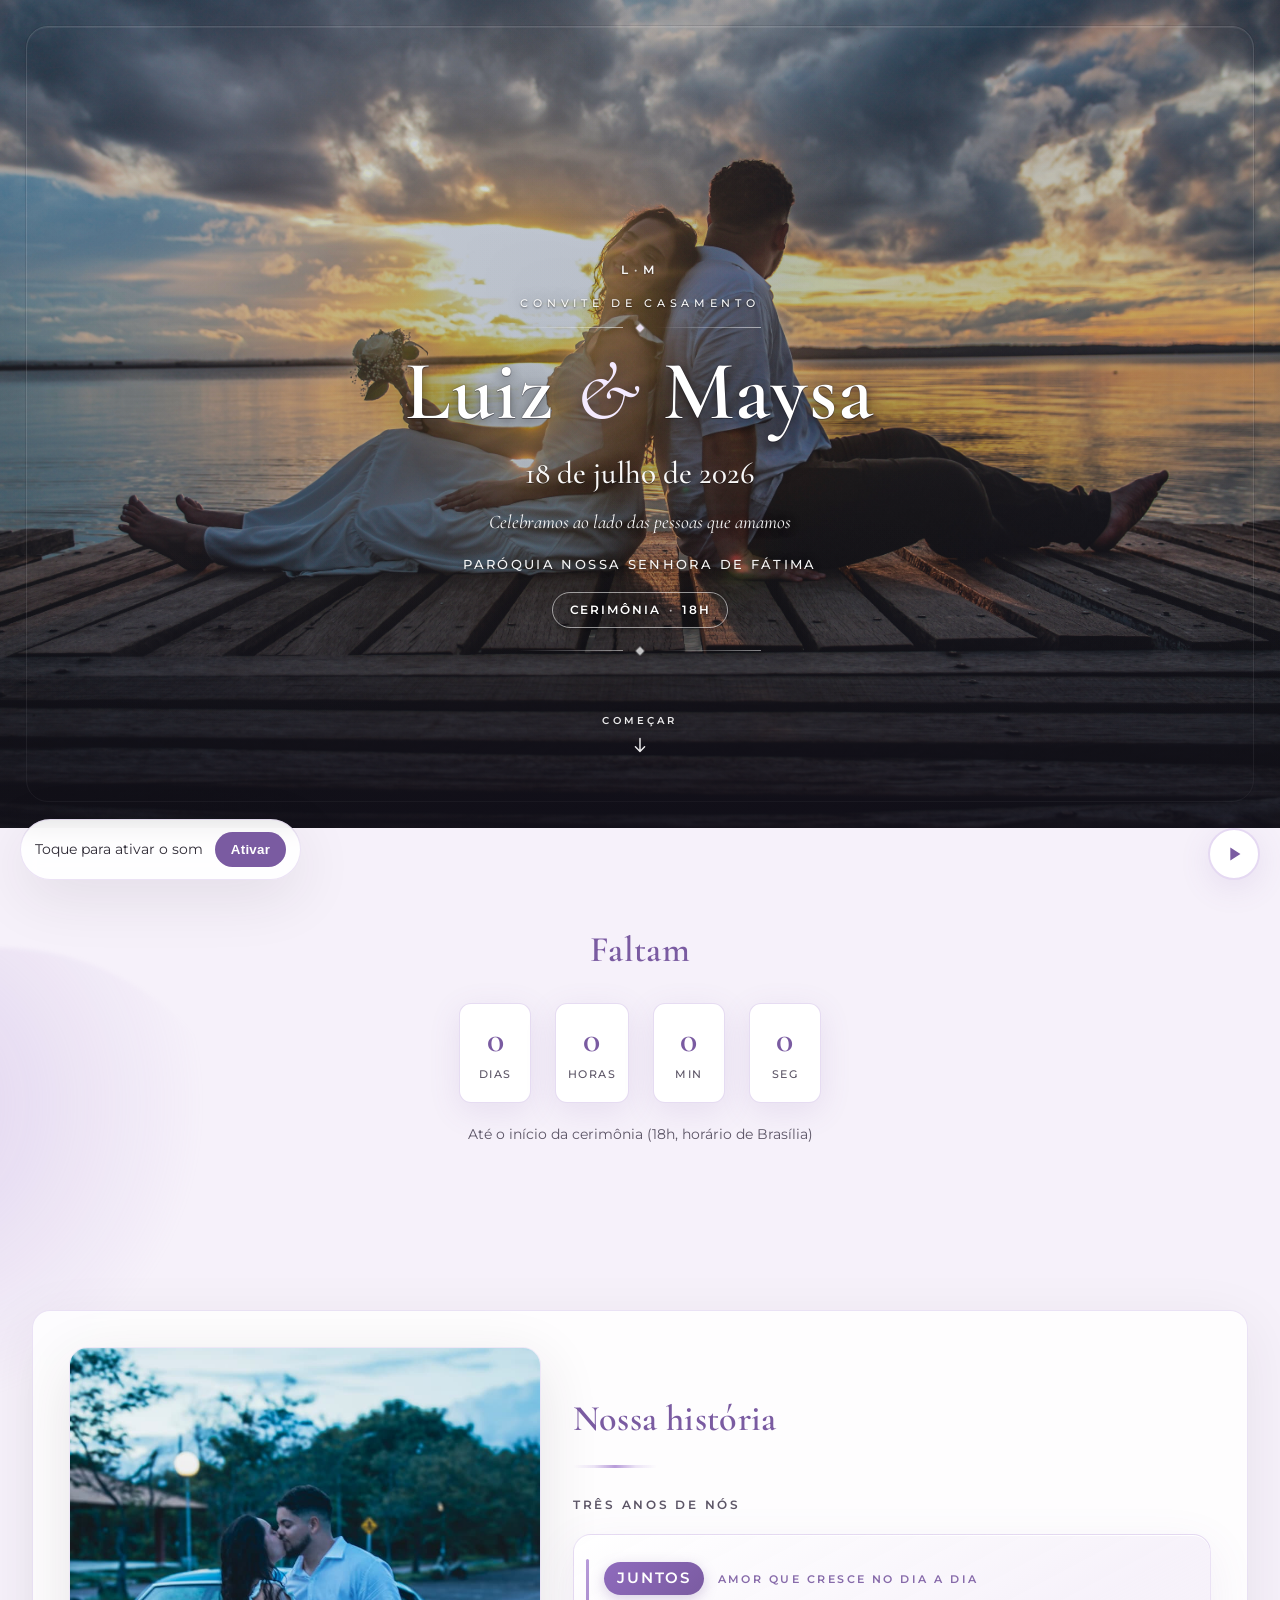
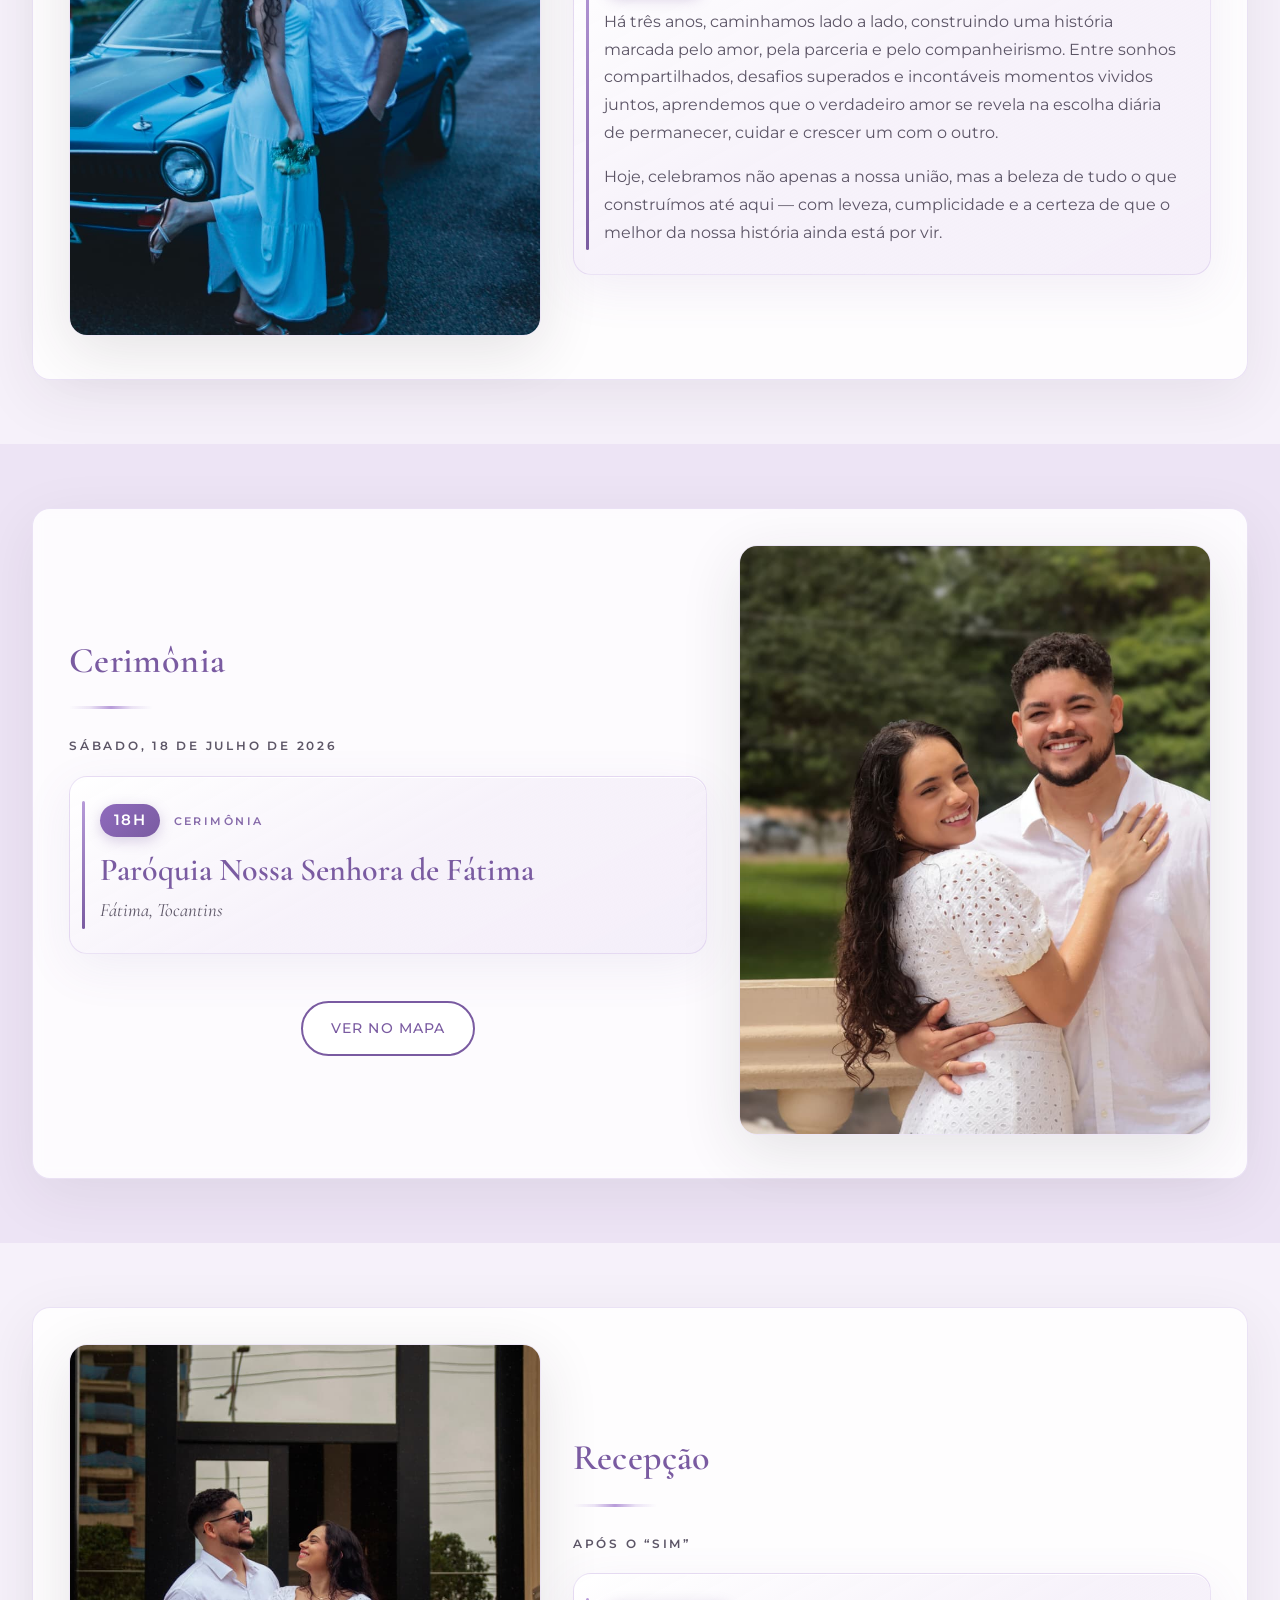
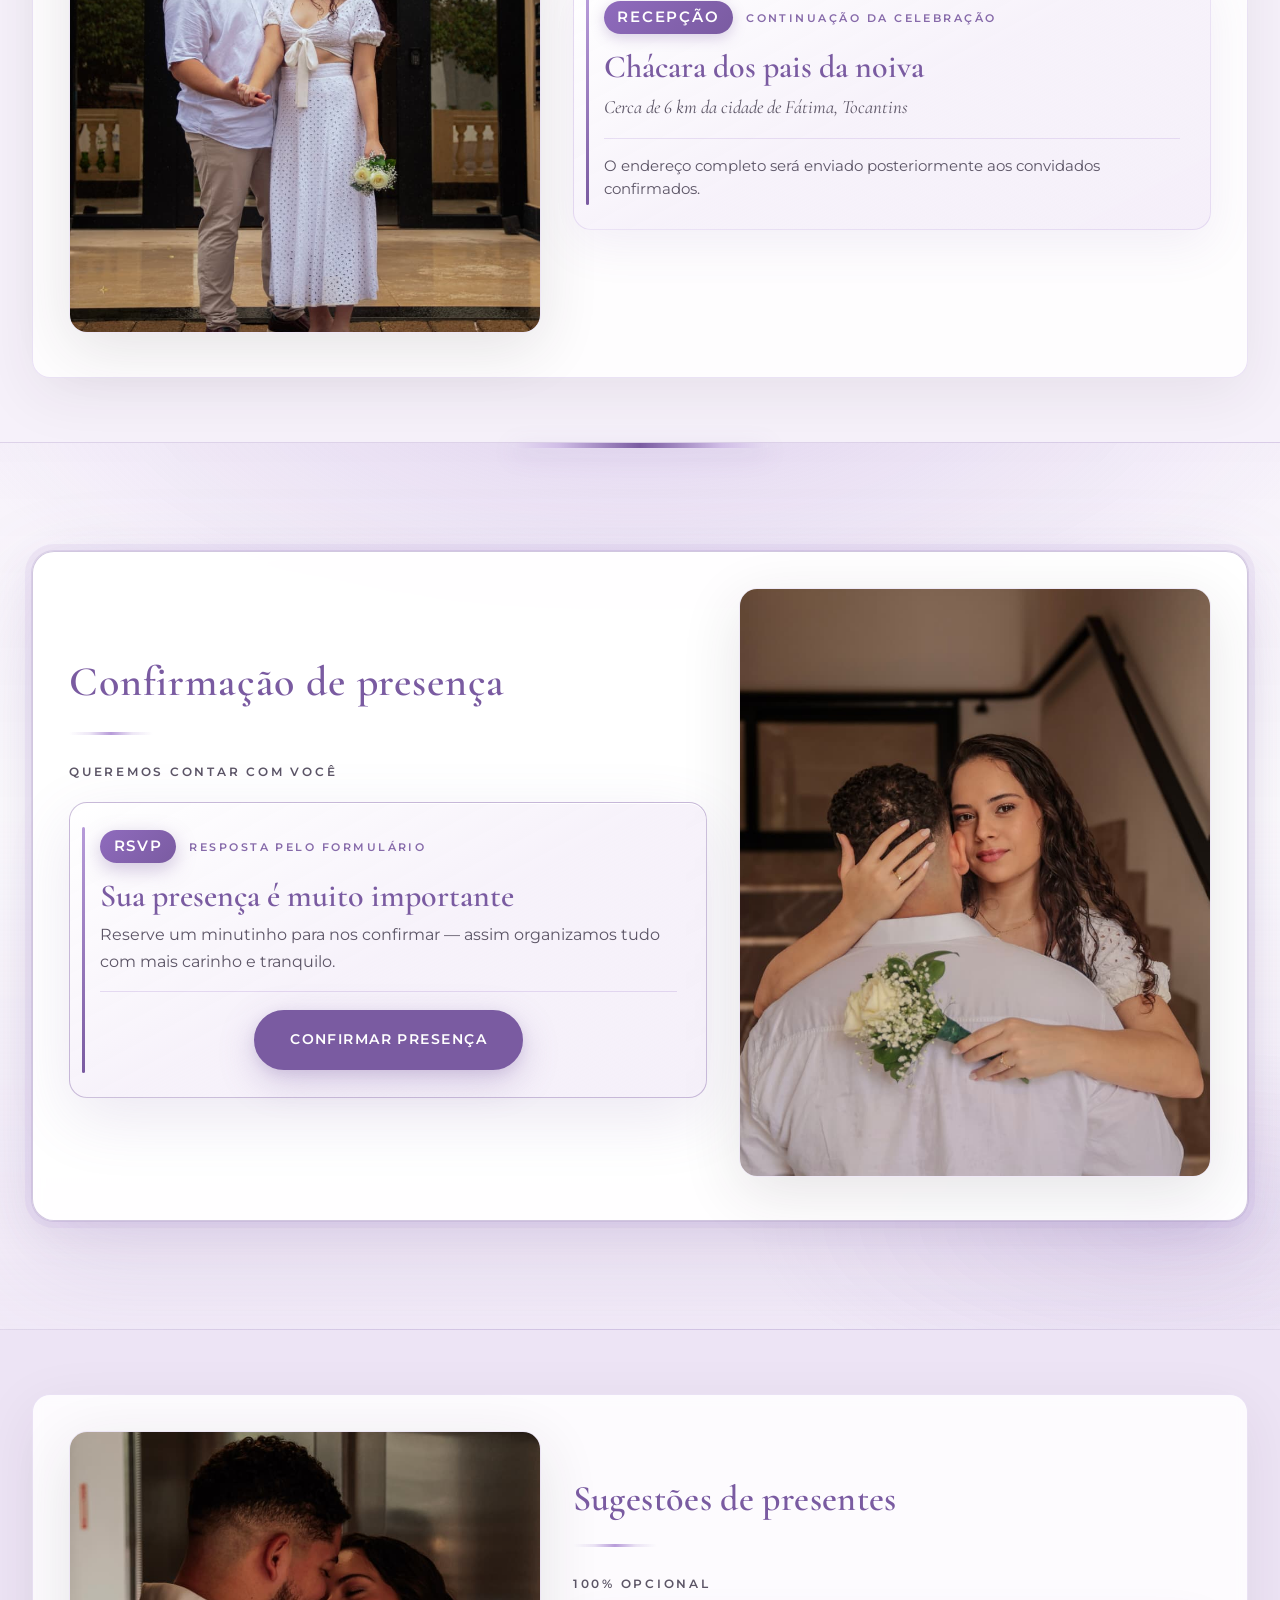
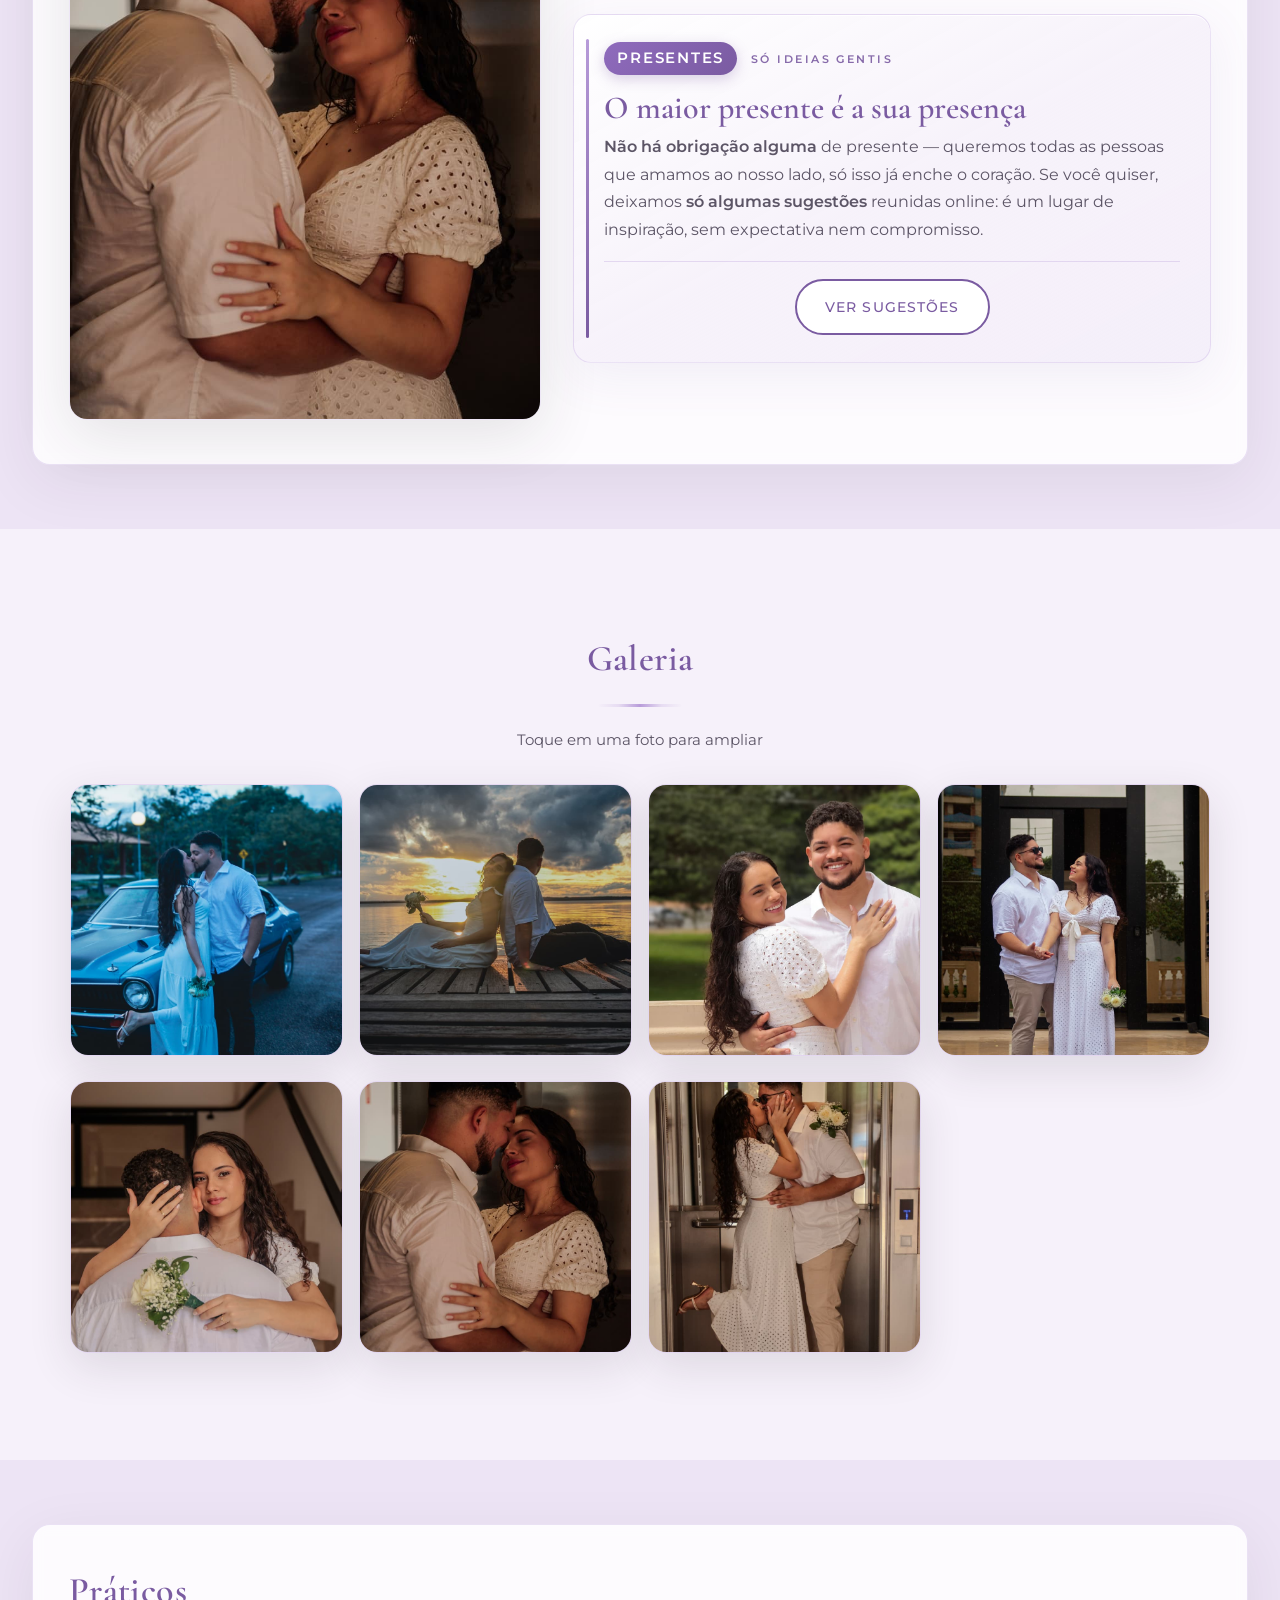
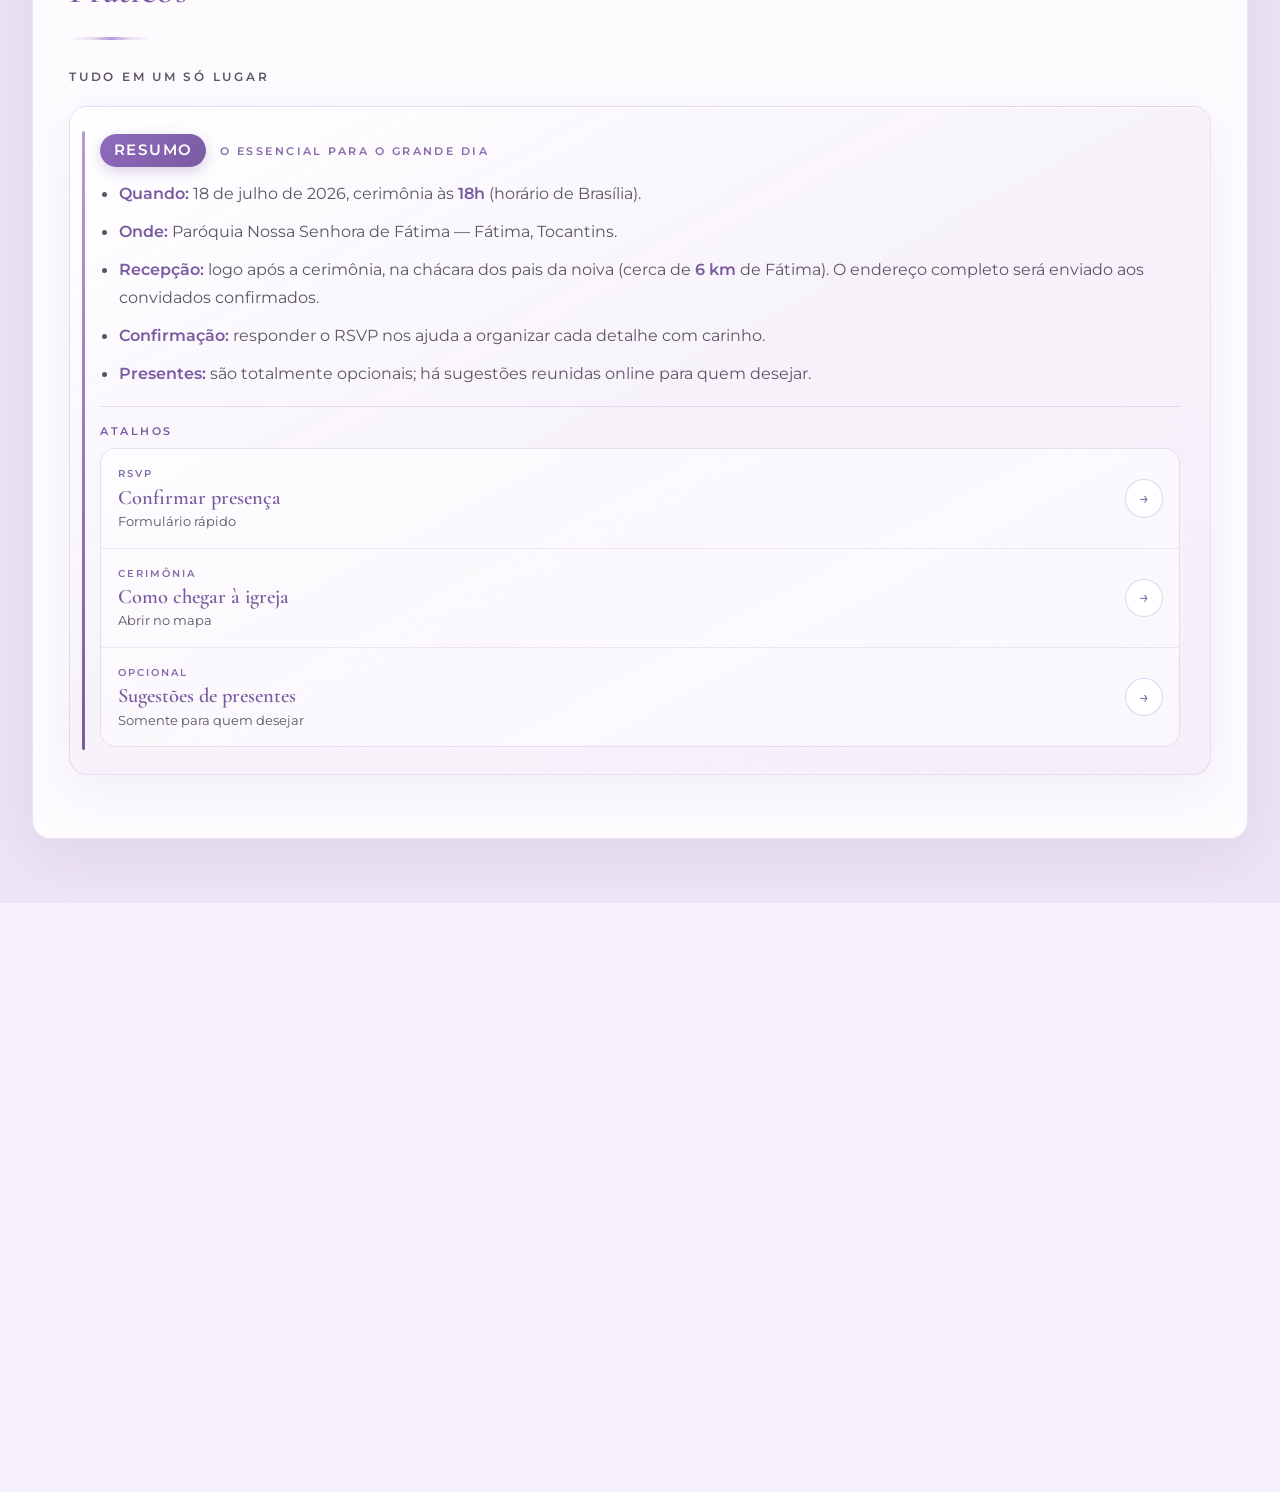
==== index.html @ 92fcdc56 "Site do casamento: página estática, assets e áudio de fundo Co-authored-by: Cursor <cursoragent@curs" ====
<!DOCTYPE html>
<html lang="pt-BR">
<head>
  <meta charset="UTF-8" />
  <meta name="viewport" content="width=device-width, initial-scale=1" />
  <meta name="description" content="Convite de casamento de Luiz e Maysa — 18 de julho de 2026, Paróquia Nossa Senhora de Fátima." />
  <meta name="theme-color" content="#7A5BA1" />

  <meta property="og:type" content="website" />
  <meta property="og:title" content="Luiz & Maysa — 18 de julho de 2026" />
  <meta property="og:description" content="Celebramos nosso casamento e queremos sua presença. Cerimônia às 18h na Paróquia Nossa Senhora de Fátima." />
  <!-- Após publicar no GitHub Pages, substitua a URL ab pela URL real do site e da imagem -->
  <meta property="og:url" content="https://SEU-USUARIO.github.io/SEU-REPOSITORIO/" />
  <meta property="og:image" content="https://SEU-USUARIO.github.io/SEU-REPOSITORIO/assets/img/46-2.jpg" />

  <meta name="twitter:card" content="summary_large_image" />
  <meta name="twitter:title" content="Luiz & Maysa — 18 de julho de 2026" />
  <meta name="twitter:description" content="Celebramos nosso casamento e queremos sua presença." />

  <title>Luiz & Maysa — Casamento</title>
  <link rel="preload" href="assets/img/46-2.jpg" as="image" />
  <link rel="icon" href="assets/img/favicon.svg" type="image/svg+xml" />
  <link rel="preconnect" href="https://fonts.googleapis.com" />
  <link rel="preconnect" href="https://fonts.gstatic.com" crossorigin />
  <link href="https://fonts.googleapis.com/css2?family=Cormorant+Garamond:ital,wght@0,400;0,600;1,400&family=Montserrat:wght@300;400;500;600&display=swap" rel="stylesheet" />
  <link rel="stylesheet" href="assets/css/styles.css" />
</head>
<body>
  <a class="skip-link" href="#conteudo">Ir para o conteúdo</a>

  <header class="hero" role="banner">
    <div class="hero__frame" aria-hidden="true"></div>
    <div class="hero__overlay" aria-hidden="true"></div>
    <div class="hero__inner">
      <p class="hero__mono" aria-hidden="true"><span class="hero__mono-inner">L<span class="hero__mono-dot">·</span>M</span></p>
      <p class="hero__kicker">Convite de casamento</p>
      <div class="hero__ornament hero__ornament--top" aria-hidden="true">
        <span class="hero__ornament-line"></span>
        <span class="hero__ornament-dash"></span>
        <span class="hero__ornament-line"></span>
      </div>
      <h1 class="hero__title">Luiz <span class="hero__amp">&amp;</span> Maysa</h1>
      <time class="hero__date" datetime="2026-07-18">18 de julho de 2026</time>
      <p class="hero__tagline">Celebramos ao lado das pessoas que amamos</p>
      <p class="hero__place">Paróquia Nossa Senhora de Fátima</p>
      <div class="hero__pill">
        <span class="hero__pill-label">Cerimônia</span><span class="hero__pill-dot">·</span><span class="hero__pill-time">18h</span>
      </div>
      <div class="hero__ornament hero__ornament--bottom" aria-hidden="true">
        <span class="hero__ornament-line"></span>
        <span class="hero__ornament-dash hero__ornament-dash--accent"></span>
        <span class="hero__ornament-line"></span>
      </div>
    </div>
    <a class="hero__scroll" href="#conteudo">
      <span class="hero__scroll-label">Começar</span>
      <span class="hero__scroll-icon" aria-hidden="true">
        <svg width="22" height="22" viewBox="0 0 24 24" fill="none"><path d="M12 5v14m0 0 5-5m-5 5-5-5" stroke="currentColor" stroke-width="1.6" stroke-linecap="round" stroke-linejoin="round"/></svg>
      </span>
    </a>
  </header>

  <main id="conteudo">
    <section class="section section--countdown reveal" aria-labelledby="countdown-heading">
      <div class="container">
        <h2 id="countdown-heading" class="section__title">Faltam</h2>
        <div class="countdown" id="countdown" role="timer" aria-live="polite">
          <div class="countdown__item"><span class="countdown__num" id="cd-days">—</span><span class="countdown__label">dias</span></div>
          <div class="countdown__item"><span class="countdown__num" id="cd-hours">—</span><span class="countdown__label">horas</span></div>
          <div class="countdown__item"><span class="countdown__num" id="cd-mins">—</span><span class="countdown__label">min</span></div>
          <div class="countdown__item"><span class="countdown__num" id="cd-secs">—</span><span class="countdown__label">seg</span></div>
        </div>
        <p class="countdown__note">Até o início da cerimônia (18h, horário de Brasília)</p>
      </div>
    </section>

    <section class="section reveal section-historia" aria-labelledby="historia-heading">
      <div class="container container--narrow">
        <div class="section__grid section__grid--reverse">
          <div class="section__copy">
            <h2 id="historia-heading" class="section__title section__title--left">Nossa história</h2>
            <div class="divider divider--left" aria-hidden="true"></div>
            <p class="section__lead section__lead--left historia__lead">Três anos de nós</p>
            <div class="historia-panel">
              <p class="historia__head">
                <span class="historia__badge">Juntos</span>
                <span class="historia__head-label">Amor que cresce no dia a dia</span>
              </p>
              <p class="historia__para">
                Há três anos, caminhamos lado a lado, construindo uma história marcada pelo amor, pela parceria e pelo companheirismo. Entre sonhos compartilhados, desafios superados e incontáveis momentos vividos juntos, aprendemos que o verdadeiro amor se revela na escolha diária de permanecer, cuidar e crescer um com o outro.
              </p>
              <p class="historia__para">
                Hoje, celebramos não apenas a nossa união, mas a beleza de tudo o que construímos até aqui — com leveza, cumplicidade e a certeza de que o melhor da nossa história ainda está por vir.
              </p>
            </div>
          </div>
          <figure class="section__media">
            <button type="button" class="section__mediaBtn" data-lightbox-src="assets/img/nossa-historia.jpg" data-lightbox-alt="Luiz e Maysa">
              <img class="section__img" src="assets/img/nossa-historia.jpg" alt="Luiz e Maysa" loading="lazy" width="900" height="900" />
            </button>
          </figure>
        </div>
      </div>
    </section>

    <section class="section section--alt reveal section-cerimony" aria-labelledby="cerimonia-heading">
      <div class="container container--narrow">
        <div class="section__grid">
          <div class="section__copy">
            <h2 id="cerimonia-heading" class="section__title section__title--left">Cerimônia</h2>
            <div class="divider divider--left" aria-hidden="true"></div>
            <p class="section__lead section__lead--left cerimony__lead">
              <time datetime="2026-07-18">Sábado, 18 de julho de 2026</time>
            </p>
            <div class="cerimony-panel">
              <p class="cerimony__hora"><span class="cerimony__hora-num">18h</span> <span class="cerimony__hora-label">Cerimônia</span></p>
              <p class="cerimony__church">Paróquia Nossa Senhora de Fátima</p>
              <p class="cerimony__town">Fátima, Tocantins</p>
            </div>
            <div class="section__actions section__actions--left">
              <a class="btn btn--outline btn--maps" href="https://share.google/5ehPQvMoyHkPxjRzX" target="_blank" rel="noopener noreferrer">Ver no mapa</a>
            </div>
          </div>
          <figure class="section__media">
            <button type="button" class="section__mediaBtn" data-lightbox-src="assets/img/galeria-03.jpg" data-lightbox-alt="Luiz e Maysa">
              <img class="section__img" src="assets/img/galeria-03.jpg" alt="Foto do casal" loading="lazy" width="900" height="900" />
            </button>
          </figure>
        </div>
      </div>
    </section>

    <section class="section reveal section-recepcao" aria-labelledby="recepcao-heading">
      <div class="container container--narrow">
        <div class="section__grid section__grid--reverse">
          <div class="section__copy">
            <h2 id="recepcao-heading" class="section__title section__title--left">Recepção</h2>
            <div class="divider divider--left" aria-hidden="true"></div>
            <p class="section__lead section__lead--left recepcao__lead">Após o &ldquo;sim&rdquo;</p>
            <div class="recep-panel">
              <p class="recep__head">
                <span class="recep__badge">Recepção</span>
                <span class="recep__head-label">Continuação da celebração</span>
              </p>
              <p class="recep__venue">Chácara dos pais da noiva</p>
              <p class="recep__detail">Cerca de 6&nbsp;km da cidade de Fátima, Tocantins</p>
              <p class="recep__note" data-todo="endereco-chacara">
                O endereço completo será enviado posteriormente aos convidados confirmados.
              </p>
            </div>
          </div>
          <figure class="section__media">
            <button type="button" class="section__mediaBtn" data-lightbox-src="assets/img/galeria-04.jpg" data-lightbox-alt="Luiz e Maysa">
              <img class="section__img" src="assets/img/galeria-04.jpg" alt="Foto do casal" loading="lazy" width="900" height="900" />
            </button>
          </figure>
        </div>
      </div>
    </section>

    <section class="section reveal section-rsvp section-rsvp--focus" id="rsvp" aria-labelledby="rsvp-heading">
      <div class="container container--narrow section-rsvp__card">
        <div class="section__grid">
          <div class="section__copy">
            <h2 id="rsvp-heading" class="section__title section__title--left">Confirmação de presença</h2>
            <div class="divider divider--left" aria-hidden="true"></div>
            <p class="section__lead section__lead--left rsvp__lead">Queremos contar com você</p>
            <div class="rsvp-panel">
              <p class="rsvp__head">
                <span class="rsvp__badge">RSVP</span>
                <span class="rsvp__head-label">Resposta pelo formulário</span>
              </p>
              <p class="rsvp__title">Sua presença é muito importante</p>
              <p class="rsvp__text">
                Reserve um minutinho para nos confirmar — assim organizamos tudo com mais carinho e tranquilo.
              </p>
              <div class="rsvp__actions section__actions section__actions--left">
                <a
                  class="btn btn--rsvp"
                  href="https://forms.gle/uU8xacao8UcnPwpA9"
                  target="_blank"
                  rel="noopener noreferrer"
                >Confirmar presença</a>
              </div>
            </div>
          </div>
          <figure class="section__media">
            <button type="button" class="section__mediaBtn" data-lightbox-src="assets/img/galeria-05.jpg" data-lightbox-alt="Luiz e Maysa">
              <img class="section__img" src="assets/img/galeria-05.jpg" alt="Foto do casal" loading="lazy" width="900" height="900" />
            </button>
          </figure>
        </div>
      </div>
    </section>

    <section class="section section--alt reveal section-presentes" aria-labelledby="presentes-heading">
      <div class="container container--narrow">
        <div class="section__grid section__grid--reverse">
          <div class="section__copy">
            <h2 id="presentes-heading" class="section__title section__title--left">Sugestões de presentes</h2>
            <div class="divider divider--left" aria-hidden="true"></div>
            <p class="section__lead section__lead--left presentes__lead">100% opcional</p>
            <div class="presentes-panel">
              <p class="presentes__head">
                <span class="presentes__badge">Presentes</span>
                <span class="presentes__head-label">Só ideias gentis</span>
              </p>
              <p class="presentes__title">O maior presente é a sua presença</p>
              <p class="presentes__text">
                <strong>Não há obrigação alguma</strong> de presente — queremos todas as pessoas que amamos ao nosso lado, só isso
                já enche o coração. Se você quiser, deixamos <strong>só algumas sugestões</strong> reunidas online: é um lugar de
                inspiração, sem expectativa nem compromisso.
              </p>
              <div class="presentes__actions section__actions section__actions--left">
                <a
                  class="btn btn--outline btn--presentes"
                  href="https://lista.havan.com.br/Convidado/ItensListaPresente/929205"
                  target="_blank"
                  rel="noopener noreferrer"
                >Ver sugestões</a>
              </div>
            </div>
          </div>
          <figure class="section__media">
            <button type="button" class="section__mediaBtn" data-lightbox-src="assets/img/galeria-06.jpg" data-lightbox-alt="Luiz e Maysa">
              <img class="section__img" src="assets/img/galeria-06.jpg" alt="Foto do casal" loading="lazy" width="900" height="900" />
            </button>
          </figure>
        </div>
      </div>
    </section>

    <section class="section reveal section-galeria" aria-labelledby="galeria-heading">
      <div class="container">
        <h2 id="galeria-heading" class="section__title">Galeria</h2>
        <div class="divider divider--center" aria-hidden="true"></div>
        <p class="section__hint">Toque em uma foto para ampliar</p>
        <ul class="gallery" id="gallery">
          <li><button type="button" class="gallery__thumb" data-lightbox-src="assets/img/galeria-01.jpg" data-lightbox-alt="Luiz e Maysa"><img src="assets/img/galeria-01.jpg" alt="Foto do casal 1" loading="lazy" width="400" height="400" /></button></li>
          <li><button type="button" class="gallery__thumb" data-lightbox-src="assets/img/galeria-02.jpg" data-lightbox-alt="Luiz e Maysa"><img src="assets/img/galeria-02.jpg" alt="Foto do casal 2" loading="lazy" width="400" height="400" /></button></li>
          <li><button type="button" class="gallery__thumb" data-lightbox-src="assets/img/galeria-03.jpg" data-lightbox-alt="Luiz e Maysa"><img src="assets/img/galeria-03.jpg" alt="Foto do casal 3" loading="lazy" width="400" height="400" /></button></li>
          <li><button type="button" class="gallery__thumb" data-lightbox-src="assets/img/galeria-04.jpg" data-lightbox-alt="Luiz e Maysa"><img src="assets/img/galeria-04.jpg" alt="Foto do casal 4" loading="lazy" width="400" height="400" /></button></li>
          <li><button type="button" class="gallery__thumb" data-lightbox-src="assets/img/galeria-05.jpg" data-lightbox-alt="Luiz e Maysa"><img src="assets/img/galeria-05.jpg" alt="Foto do casal 5" loading="lazy" width="400" height="400" /></button></li>
          <li><button type="button" class="gallery__thumb" data-lightbox-src="assets/img/galeria-06.jpg" data-lightbox-alt="Luiz e Maysa"><img src="assets/img/galeria-06.jpg" alt="Foto do casal 6" loading="lazy" width="400" height="400" /></button></li>
          <li><button type="button" class="gallery__thumb" data-lightbox-src="assets/img/galeria-07.jpg" data-lightbox-alt="Luiz e Maysa"><img src="assets/img/galeria-07.jpg" alt="Foto do casal 7" loading="lazy" width="400" height="400" /></button></li>
        </ul>
      </div>
    </section>

    <section class="section section--alt reveal section-praticos" id="praticos" aria-labelledby="praticos-heading">
      <div class="container container--narrow">
        <h2 id="praticos-heading" class="section__title section__title--left">Práticos</h2>
        <div class="divider divider--left" aria-hidden="true"></div>
        <p class="section__lead section__lead--left praticos__lead">Tudo em um só lugar</p>
        <div class="praticos-panel">
          <p class="praticos__head">
            <span class="praticos__badge">Resumo</span>
            <span class="praticos__head-label">O essencial para o grande dia</span>
          </p>
          <ul class="praticos__list">
            <li>
              <strong>Quando:</strong>
              <time datetime="2026-07-18T18:00:00-03:00">18 de julho de 2026</time>, cerimônia às <strong>18h</strong> (horário de Brasília).
            </li>
            <li><strong>Onde:</strong> Paróquia Nossa Senhora de Fátima — Fátima, Tocantins.</li>
            <li>
              <strong>Recepção:</strong> logo após a cerimônia, na chácara dos pais da noiva (cerca de <strong>6&nbsp;km</strong> de Fátima).
              O endereço completo será enviado aos convidados confirmados.
            </li>
            <li><strong>Confirmação:</strong> responder o RSVP nos ajuda a organizar cada detalhe com carinho.</li>
            <li><strong>Presentes:</strong> são totalmente opcionais; há sugestões reunidas online para quem desejar.</li>
          </ul>
          <p class="praticos__links-label" id="praticos-links-label">Atalhos</p>
          <nav class="praticos__linknav" aria-labelledby="praticos-links-label">
            <ul class="praticos__linklist">
              <li>
                <a class="praticos__linkrow" href="https://forms.gle/uU8xacao8UcnPwpA9" target="_blank" rel="noopener noreferrer">
                  <span class="praticos__linkrow-copy">
                    <span class="praticos__linkrow-tag">RSVP</span>
                    <span class="praticos__linkrow-title">Confirmar presença</span>
                    <span class="praticos__linkrow-hint">Formulário rápido</span>
                  </span>
                  <span class="praticos__linkrow-go" aria-hidden="true">→</span>
                </a>
              </li>
              <li>
                <a class="praticos__linkrow" href="https://share.google/5ehPQvMoyHkPxjRzX" target="_blank" rel="noopener noreferrer">
                  <span class="praticos__linkrow-copy">
                    <span class="praticos__linkrow-tag">Cerimônia</span>
                    <span class="praticos__linkrow-title">Como chegar à igreja</span>
                    <span class="praticos__linkrow-hint">Abrir no mapa</span>
                  </span>
                  <span class="praticos__linkrow-go" aria-hidden="true">→</span>
                </a>
              </li>
              <li>
                <a class="praticos__linkrow" href="https://lista.havan.com.br/Convidado/ItensListaPresente/929205" target="_blank" rel="noopener noreferrer">
                  <span class="praticos__linkrow-copy">
                    <span class="praticos__linkrow-tag">Opcional</span>
                    <span class="praticos__linkrow-title">Sugestões de presentes</span>
                    <span class="praticos__linkrow-hint">Somente para quem desejar</span>
                  </span>
                  <span class="praticos__linkrow-go" aria-hidden="true">→</span>
                </a>
              </li>
            </ul>
          </nav>
        </div>
      </div>
    </section>
  </main>

  <footer class="footer reveal" role="contentinfo">
    <div class="footer__textures" aria-hidden="true"></div>
    <div class="footer__inner container">
      <div class="footer__ornament" aria-hidden="true">
        <span class="footer__orn-line"></span>
        <span class="footer__orn-dash"></span>
        <span class="footer__orn-line"></span>
      </div>
      <p class="footer__kicker">Obrigado por fazer parte da nossa história</p>
      <p class="footer__names">Luiz <span class="footer__ampersand">&amp;</span> Maysa</p>
      <p class="footer__date">
        <time datetime="2026-07-18">18 de julho de 2026</time>
      </p>
      <p class="footer__cta">
        <a
          class="footer__btn"
          href="https://forms.gle/uU8xacao8UcnPwpA9"
          target="_blank"
          rel="noopener noreferrer"
        >Confirmar presença</a>
      </p>
      <nav class="footer__links" aria-label="Links úteis do casamento">
        <a href="#praticos">Práticos</a>
        <span class="footer__sep" aria-hidden="true">·</span>
        <a href="#rsvp">RSVP</a>
        <span class="footer__sep" aria-hidden="true">·</span>
        <a href="https://lista.havan.com.br/Convidado/ItensListaPresente/929205" target="_blank" rel="noopener noreferrer">Sugestões de presentes</a>
      </nav>
      <div class="footer__ornament footer__ornament--bottom" aria-hidden="true">
        <span class="footer__orn-line"></span>
        <span class="footer__orn-dash footer__orn-dash--light"></span>
        <span class="footer__orn-line"></span>
      </div>
      <p class="footer__sign">Com amor, Luiz &amp; Maysa</p>
    </div>
  </footer>

  <div id="lightbox" class="lightbox" hidden role="dialog" aria-modal="true" aria-label="Visualização da foto ampliada">
    <button type="button" class="lightbox__close" id="lightbox-close" aria-label="Fechar">&times;</button>
    <img class="lightbox__img" id="lightbox-img" src="" alt="" />
  </div>

  <button type="button" class="audio-toggle" id="audio-toggle" aria-pressed="false" aria-label="Tocar música de fundo: Jesus meu esposo" title="Música: Jesus meu esposo">
    <span class="audio-toggle__icon audio-toggle__icon--play" aria-hidden="true">
      <svg width="22" height="22" viewBox="0 0 24 24" fill="currentColor"><path d="M8 5v14l11-7z"/></svg>
    </span>
    <span class="audio-toggle__icon audio-toggle__icon--pause" aria-hidden="true">
      <svg width="22" height="22" viewBox="0 0 24 24" fill="currentColor"><path d="M6 19h4V5H6v14zm8-14v14h4V5h-4z"/></svg>
    </span>
  </button>
  <div class="audio-toast" id="audio-toast" hidden role="status" aria-live="polite">
    <span class="audio-toast__text">Toque para ativar o som</span>
    <button type="button" class="audio-toast__btn" id="audio-toast-btn">Ativar</button>
  </div>
  <audio id="bg-audio" src="assets/audio/jesus-meu-esposo.mp3" loop preload="metadata" autoplay muted playsinline data-todo="audio-mp3"></audio>

  <script src="assets/js/main.js" defer></script>
</body>
</html>
---- assets/css/styles.css ----
/* --- Variáveis (paleta lilás) --- */
:root {
  --bg: #f6f1fa;
  --bg-alt: #ede4f5;
  --lilac: #b79bd9;
  --lilac-deep: #7a5ba1;
  --line: #e5d9f2;
  --text: #2e2a35;
  --text-muted: #5c5566;
  --white: #fff;
  --hero-overlay: rgba(46, 42, 53, 0.45);
  --font-serif: "Cormorant Garamond", Georgia, serif;
  --font-sans: "Montserrat", system-ui, sans-serif;
  --radius: 12px;
  --shadow: 0 8px 32px rgba(122, 91, 161, 0.12);
  --shadow-strong: 0 14px 50px rgba(46, 42, 53, 0.14);
  --transition: 0.25s ease;
}

*,
*::before,
*::after {
  box-sizing: border-box;
}

html {
  scroll-behavior: smooth;
}

/* Evita qualquer overflow horizontal acidental */
html,
body {
  max-width: 100%;
  overflow-x: clip;
}

@media (prefers-reduced-motion: reduce) {
  html {
    scroll-behavior: auto;
  }
  .reveal {
    opacity: 1 !important;
    transform: none !important;
    transition: none !important;
  }
  .hero__scroll-icon {
    animation: none;
  }
}

body {
  margin: 0;
  font-family: var(--font-sans);
  font-weight: 400;
  font-size: 1rem;
  line-height: 1.65;
  color: var(--text);
  background: var(--bg);
  overflow-x: clip;
}

main {
  position: relative;
  isolation: isolate;
  overflow-x: clip;
}

main::before,
main::after {
  content: "";
  position: absolute;
  z-index: -1;
  width: 520px;
  height: 520px;
  border-radius: 50%;
  background: radial-gradient(circle at 30% 30%, rgba(183, 155, 217, 0.35), rgba(183, 155, 217, 0) 60%);
  filter: blur(2px);
  pointer-events: none;
}

main::before {
  top: 120px;
  left: -260px;
}

main::after {
  bottom: 220px;
  right: -280px;
  background: radial-gradient(circle at 30% 30%, rgba(122, 91, 161, 0.22), rgba(122, 91, 161, 0) 60%);
}

.skip-link {
  position: absolute;
  top: -100px;
  left: 1rem;
  z-index: 200;
  padding: 0.75rem 1rem;
  background: var(--lilac-deep);
  color: var(--white);
  font-weight: 500;
  text-decoration: none;
  border-radius: var(--radius);
  transition: top var(--transition);
}

.skip-link:focus {
  top: 1rem;
  outline: 2px solid var(--white);
  outline-offset: 2px;
}

img {
  max-width: 100%;
  height: auto;
  display: block;
}

/* --- Hero ---
   Mobile: alta o suficiente + espaçador médio para não cobrir os rostos.
   Desktop: altura travada ~1 viewport; espaçador cresce só por dentro dessa área.
*/
.hero {
  position: relative;
  display: flex;
  flex-direction: column;
  justify-content: flex-start;
  align-items: center;
  text-align: center;
  padding: clamp(1.25rem, 4vh, 2rem) 1rem clamp(5.5rem, 15vh, 8.5rem);
  box-sizing: border-box;
  color: var(--white);
  background-color: var(--lilac-deep);
  background-image: url("../img/46-2.jpg");
  background-position: center 28%;
  background-size: cover;
  background-repeat: no-repeat;
  min-height: min(88dvh, 92vh, 760px);
}

.hero::before {
  content: "";
  flex: 1 1 0;
  min-height: clamp(18vh, 30vw, 40vh);
  max-height: 48vh;
  width: 100%;
  pointer-events: none;
}

@media (min-width: 900px) {
  .hero {
    height: min(92svh, 92vh);
    min-height: 0;
    max-height: min(92svh, 92vh);
    padding-bottom: clamp(3rem, 7.5vh, 5.25rem);
    overflow: clip;
  }

  .hero::before {
    flex: 1 1 auto;
    min-height: clamp(12vh, 18vh, 22vh);
    max-height: none;
  }
}

@media (min-width: 900px) and (max-height: 720px) {
  /* Notebooks curtos */
  .hero::before {
    min-height: 6vh;
  }

  .hero__inner {
    padding-block: clamp(1.25rem, 3vh, 1.85rem);
  }

  .hero__scroll {
    margin-top: clamp(0.5rem, 2vh, 1rem);
  }
}

.hero.hero--no-photo {
  background-image: radial-gradient(ellipse 80% 65% at 50% 18%, rgba(183, 155, 217, 0.35), transparent 62%),
    linear-gradient(165deg, #5f4582 0%, var(--lilac-deep) 45%, #2e2a44 100%);
}

.hero__frame {
  pointer-events: none;
  position: absolute;
  inset: clamp(0.85rem, 3vw, 1.65rem);
  border-radius: clamp(14px, 2.5vw, 22px);
  border: 1px solid rgba(255, 255, 255, 0.14);
  box-shadow: inset 0 1px 0 rgba(255, 255, 255, 0.08), 0 0 0 1px rgba(20, 18, 28, 0.12);
}

.hero__overlay {
  position: absolute;
  inset: 0;
  /* Foto visível; leve vinheta no rodapé só para o texto respirar (sem card fosco) */
  background:
    radial-gradient(ellipse 130% 70% at 50% 100%, rgba(15, 12, 24, 0.42), transparent 58%),
    radial-gradient(circle at 18% 12%, rgba(183, 155, 217, 0.1), transparent 50%),
    radial-gradient(circle at 82% 20%, rgba(122, 91, 161, 0.08), transparent 48%),
    linear-gradient(
      180deg,
      rgba(20, 18, 28, 0.02) 0%,
      rgba(20, 18, 28, 0.06) 42%,
      rgba(20, 18, 28, 0.28) 78%,
      rgba(20, 18, 28, 0.68) 100%
    );
}

.hero__inner {
  position: relative;
  z-index: 1;
  flex: 0 0 auto;
  padding: clamp(1.15rem, 3.5vw, 2rem) clamp(0.75rem, 3vw, 1.25rem);
  width: min(42rem, 100% - 1.5rem);
  max-width: 42rem;
  margin: 0 auto;
}

.hero__mono {
  margin: 0 0 0.85rem;
  font-family: var(--font-sans);
  font-size: clamp(0.65rem, 1.8vw, 0.72rem);
  font-weight: 600;
  letter-spacing: 0.55em;
  text-transform: uppercase;
  color: rgba(255, 255, 255, 0.95);
  text-shadow:
    0 0 18px rgba(0, 0, 0, 0.45),
    0 1px 3px rgba(0, 0, 0, 0.55);
}

.hero__mono-inner {
  letter-spacing: 0.42em;
}

.hero__mono-dot {
  opacity: 0.75;
  margin: 0 0.1em;
}

.hero__kicker {
  font-family: var(--font-sans);
  font-size: 0.7rem;
  font-weight: 500;
  letter-spacing: 0.42em;
  text-transform: uppercase;
  margin: 0 0 0.75rem;
  color: rgba(255, 255, 255, 0.96);
  text-shadow:
    0 0 16px rgba(0, 0, 0, 0.4),
    0 1px 2px rgba(0, 0, 0, 0.5);
}

.hero__ornament {
  display: flex;
  align-items: center;
  justify-content: center;
  gap: 0.85rem;
  margin: 0.25rem 0 1.1rem;
  opacity: 0.92;
}

.hero__ornament--bottom {
  margin-top: 1.25rem;
  margin-bottom: 0;
  opacity: 0.82;
}

.hero__ornament-line {
  flex: 1;
  max-width: 6.5rem;
  height: 1px;
  background: linear-gradient(90deg, transparent, rgba(255, 255, 255, 0.6));
  box-shadow: 0 0 12px rgba(0, 0, 0, 0.25);
}

.hero__ornament-dash {
  width: 6px;
  height: 6px;
  border-radius: 1px;
  background: rgba(244, 234, 255, 0.98);
  transform: rotate(45deg);
  box-shadow:
    0 0 0 1px rgba(255, 255, 255, 0.25),
    0 4px 12px rgba(0, 0, 0, 0.35);
}

.hero__ornament-dash--accent {
  background: rgba(255, 255, 255, 0.9);
}

.hero__title {
  font-family: var(--font-serif);
  font-size: clamp(3rem, 11vw, 5.25rem);
  font-weight: 600;
  line-height: 1.03;
  margin: 0 0 0.85rem;
  letter-spacing: 0.02em;
  color: var(--white);
  /* Contorno só com sombras — destaque sobre a foto, sem blur no fundo */
  text-shadow:
    0 0 1px rgba(20, 18, 28, 0.9),
    0 1px 0 rgba(20, 18, 28, 0.35),
    0 3px 12px rgba(0, 0, 0, 0.45),
    0 10px 40px rgba(0, 0, 0, 0.42),
    0 0 60px rgba(0, 0, 0, 0.2);
}

.hero__amp {
  font-style: italic;
  font-weight: 400;
  color: #f4eaff;
  text-shadow:
    0 0 22px rgba(122, 91, 161, 0.55),
    0 2px 14px rgba(0, 0, 0, 0.5);
}

.hero__date {
  display: block;
  font-family: var(--font-serif);
  font-size: clamp(1.35rem, 4.2vw, 1.95rem);
  margin: 0 0 0.6rem;
  font-weight: 500;
  color: rgba(255, 255, 255, 0.97);
  text-shadow:
    0 1px 0 rgba(0, 0, 0, 0.35),
    0 4px 20px rgba(0, 0, 0, 0.4);
}

.hero__tagline {
  font-family: var(--font-serif);
  font-style: italic;
  font-size: clamp(1rem, 2.8vw, 1.2rem);
  font-weight: 400;
  margin: 0 0 1.05rem;
  line-height: 1.45;
  color: rgba(255, 255, 255, 0.96);
  text-shadow:
    0 0 14px rgba(0, 0, 0, 0.35),
    0 2px 10px rgba(0, 0, 0, 0.4);
}

.hero__place {
  font-size: 0.82rem;
  font-weight: 500;
  margin: 0 0 1rem;
  letter-spacing: 0.18em;
  text-transform: uppercase;
  color: rgba(255, 255, 255, 0.95);
  text-shadow:
    0 0 10px rgba(0, 0, 0, 0.4),
    0 2px 6px rgba(0, 0, 0, 0.45);
}

.hero__pill {
  display: inline-flex;
  align-items: baseline;
  justify-content: center;
  gap: 0.5rem;
  margin: 0;
  padding: 0.45rem 1.05rem;
  border-radius: 999px;
  font-family: var(--font-sans);
  font-size: 0.75rem;
  font-weight: 600;
  letter-spacing: 0.16em;
  text-transform: uppercase;
  color: var(--white);
  background: transparent;
  border: 1px solid rgba(255, 255, 255, 0.55);
  box-shadow:
    0 0 0 1px rgba(20, 18, 28, 0.15),
    0 4px 20px rgba(0, 0, 0, 0.2);
  text-shadow:
    0 1px 2px rgba(0, 0, 0, 0.55),
    0 4px 16px rgba(0, 0, 0, 0.35);
}

.hero__pill-dot {
  opacity: 0.65;
}

.hero__scroll {
  position: relative;
  z-index: 2;
  flex: 0 0 auto;
  align-self: center;
  margin-top: clamp(1rem, 3vh, 1.65rem);
  margin-bottom: 0;
  left: auto;
  transform: none;
  bottom: auto;
  display: inline-flex;
  flex-direction: column;
  align-items: center;
  gap: 0.35rem;
  text-decoration: none;
  color: rgba(255, 255, 255, 0.95);
  font-size: 0.62rem;
  font-weight: 600;
  letter-spacing: 0.32em;
  text-transform: uppercase;
  text-shadow:
    0 0 14px rgba(0, 0, 0, 0.4),
    0 2px 6px rgba(0, 0, 0, 0.45);
  opacity: 0.96;
  transition: color var(--transition), opacity var(--transition);
}

.hero__scroll:hover {
  color: var(--white);
  opacity: 1;
}

.hero__scroll:focus-visible {
  outline: 2px solid rgba(215, 198, 240, 0.95);
  outline-offset: 6px;
  border-radius: 8px;
}

.hero__scroll-icon {
  animation: hero-bob 2.4s ease-in-out infinite;
}

@keyframes hero-bob {
  0%,
  100% {
    transform: translateY(0);
  }
  50% {
    transform: translateY(6px);
  }
}

/* --- Layout --- */
.container {
  width: 100%;
  max-width: 960px;
  margin: 0 auto;
  padding: 0 1.25rem;
}

.container--narrow {
  max-width: 40rem;
}

@media (min-width: 1024px) {
  .container {
    max-width: min(1180px, calc(100vw - 2.75rem));
    padding-inline: clamp(1.75rem, 3vw, 3rem);
  }

  .container--narrow {
    max-width: min(56rem, calc(100vw - 3rem));
  }

  .section > .container--narrow {
    padding: clamp(1.5rem, 2.5vw, 2.75rem) clamp(1.65rem, 3.5vw, 3rem);
  }

  .section--alt > .container:not(.container--narrow),
  .section > .container:not(.container--narrow) {
    padding-inline: clamp(1.65rem, 3vw, 3rem);
  }

  .section__copy .section__text {
    max-width: min(78ch, 100%);
  }

  .section__grid {
    gap: clamp(2rem, 3.75vw, 3.75rem);
  }
}

@media (min-width: 1280px) {
  .container {
    max-width: min(1280px, calc(100vw - 4rem));
  }

  .section__grid {
    grid-template-columns: 1.25fr 0.85fr;
  }

  .section__grid--reverse {
    grid-template-columns: 0.85fr 1.25fr;
  }
}

.section {
  padding: clamp(3.25rem, 5vw, 5.25rem) 0;
}

.section--alt {
  background: var(--bg-alt);
}

.section--countdown {
  padding-top: 3.5rem;
}

/* --- Cards de conteúdo (visual mais profissional) --- */
.section > .container--narrow {
  background: rgba(255, 255, 255, 0.82);
  border: 1px solid rgba(183, 155, 217, 0.28);
  border-radius: 18px;
  box-shadow: 0 16px 60px rgba(46, 42, 53, 0.08);
  padding: clamp(1.25rem, 3vw, 2.25rem);
  backdrop-filter: blur(6px);
}

.section--alt > .container--narrow {
  background: rgba(255, 255, 255, 0.86);
}

.section--alt > .container:not(.container--narrow) {
  background: rgba(255, 255, 255, 0.72);
  border: 1px solid rgba(183, 155, 217, 0.18);
  border-radius: 18px;
  box-shadow: 0 16px 60px rgba(46, 42, 53, 0.08);
  padding: clamp(1.25rem, 3vw, 2.25rem);
}

.section > .container:not(.container--narrow) {
  padding-top: clamp(1.25rem, 3vw, 2.25rem);
  padding-bottom: clamp(1.25rem, 3vw, 2.25rem);
  border-radius: 18px;
}

strong {
  font-weight: 600;
}

.section__title {
  font-family: var(--font-serif);
  font-size: clamp(1.75rem, 4vw, 2.25rem);
  font-weight: 600;
  text-align: center;
  margin: 0 0 0.25rem;
  color: var(--lilac-deep);
  letter-spacing: 0.01em;
}

.section__lead {
  font-family: var(--font-serif);
  font-size: 1.35rem;
  text-align: center;
  margin: 0 0 1rem;
  color: var(--lilac-deep);
}

.section__text {
  margin: 0 0 1rem;
  color: var(--text);
  text-align: center;
  text-wrap: pretty;
  max-width: 62ch;
  margin-left: auto;
  margin-right: auto;
}

.section__text--muted {
  color: var(--text-muted);
  font-size: 0.95rem;
}

.section__text--gift {
  font-size: 1.05rem;
  line-height: 1.75;
}

.section__hint {
  margin: 1.25rem 0 0;
  text-align: center;
  color: var(--text-muted);
}

.divider {
  width: 84px;
  height: 3px;
  background: linear-gradient(90deg, transparent, rgba(183, 155, 217, 0.25), var(--lilac), rgba(183, 155, 217, 0.25), transparent);
  margin: 1rem auto 1.75rem;
  border-radius: 1px;
}

.divider--center {
  margin-left: auto;
  margin-right: auto;
}

.divider--left {
  margin-left: 0;
  margin-right: auto;
}

.section__title--left,
.section__lead--left,
.section__text--left,
.section__hint--left {
  text-align: left;
}

.section__actions--left {
  display: flex;
  justify-content: flex-start;
}

/* --- RSVP: faixa destacada --- */
.section-rsvp {
  position: relative;
  z-index: 0;
  padding: clamp(4rem, 9vw, 6.75rem) 0;
  background:
    radial-gradient(ellipse 92% 58% at 50% -8%, rgba(183, 155, 217, 0.35), transparent 60%),
    radial-gradient(ellipse 65% 40% at 92% 88%, rgba(143, 107, 189, 0.14), transparent 52%),
    linear-gradient(180deg, rgba(246, 241, 250, 0.98) 0%, rgba(255, 255, 255, 0.94) 42%, rgba(237, 228, 245, 0.55) 100%);
  border-block: 1px solid rgba(122, 91, 161, 0.17);
}

.section-rsvp.section-rsvp--focus::before {
  content: "";
  position: absolute;
  top: 0;
  left: 50%;
  transform: translateX(-50%);
  width: min(16rem, 52vw);
  height: 5px;
  border-radius: 999px;
  background: linear-gradient(
    90deg,
    transparent,
    rgba(183, 155, 217, 0.45) 18%,
    var(--lilac-deep) 50%,
    rgba(183, 155, 217, 0.45) 82%,
    transparent
  );
  box-shadow: 0 6px 24px rgba(122, 91, 161, 0.22);
  z-index: 1;
}

.section-rsvp > .container--narrow.section-rsvp__card {
  position: relative;
  z-index: 2;
  border-radius: 22px;
  border-color: rgba(122, 91, 161, 0.34);
  background: rgba(255, 255, 255, 0.94);
  box-shadow:
    0 0 0 1px rgba(122, 91, 161, 0.14),
    0 0 0 7px rgba(183, 155, 217, 0.14),
    0 12px 42px rgba(122, 91, 161, 0.11),
    0 36px 104px rgba(122, 91, 161, 0.16),
    inset 0 1px 0 rgba(255, 255, 255, 1);
}

.section-rsvp.section-rsvp--focus .section__title.section__title--left {
  font-size: clamp(2rem, 5vw, 2.62rem);
  letter-spacing: 0.02em;
}

.section-rsvp.section-rsvp--focus .rsvp-panel {
  border-color: rgba(122, 91, 161, 0.38);
  box-shadow:
    0 20px 64px rgba(122, 91, 161, 0.14),
    inset 0 1px 0 rgba(255, 255, 255, 1);
}

/* --- Cerimônia, Recepção, RSVP, Presentes, História & Práticos: painel editorial --- */
.section-cerimony .section__lead.cerimony__lead,
.section-recepcao .section__lead.recepcao__lead,
.section-rsvp .section__lead.rsvp__lead,
.section-presentes .section__lead.presentes__lead,
.section-historia .section__lead.historia__lead,
.section-praticos .section__lead.praticos__lead {
  font-family: var(--font-sans);
  font-size: 0.72rem;
  font-weight: 600;
  letter-spacing: 0.24em;
  text-transform: uppercase;
  color: var(--text-muted);
  margin: 0 0 1.2rem;
}

.section-cerimony .section__lead time {
  color: inherit;
}

.cerimony-panel,
.recep-panel,
.rsvp-panel,
.presentes-panel,
.historia-panel,
.praticos-panel {
  position: relative;
  margin: 0 0 1.65rem;
  padding: clamp(1.25rem, 3.2vw, 1.7rem) clamp(1.2rem, 3vw, 1.85rem);
  padding-left: clamp(1.45rem, 3.5vw, 1.9rem);
  border-radius: 18px;
  background: linear-gradient(152deg, rgba(255, 255, 255, 0.97) 0%, rgba(246, 241, 250, 0.92) 50%, rgba(237, 228, 245, 0.55) 100%);
  border: 1px solid rgba(183, 155, 217, 0.28);
  box-shadow:
    0 14px 48px rgba(122, 91, 161, 0.09),
    inset 0 1px 0 rgba(255, 255, 255, 1);
}

.cerimony-panel::before,
.recep-panel::before,
.rsvp-panel::before,
.presentes-panel::before,
.historia-panel::before,
.praticos-panel::before {
  content: "";
  position: absolute;
  left: 12px;
  top: clamp(14px, 18%, 24px);
  bottom: clamp(14px, 18%, 24px);
  width: 3px;
  border-radius: 3px;
  background: linear-gradient(180deg, var(--lilac) 0%, var(--lilac-deep) 100%);
}

.cerimony__hora,
.recep__head,
.rsvp__head,
.presentes__head,
.historia__head,
.praticos__head {
  margin: 0 0 0.8rem;
  display: flex;
  flex-wrap: wrap;
  align-items: baseline;
  gap: 0.55rem 0.85rem;
  font-family: var(--font-sans);
  font-size: 0.7rem;
  font-weight: 600;
  letter-spacing: 0.22em;
  text-transform: uppercase;
  color: var(--lilac-deep);
}

.cerimony__hora-num,
.recep__badge,
.rsvp__badge,
.presentes__badge,
.historia__badge,
.praticos__badge {
  letter-spacing: 0.12em;
  font-size: 0.92rem;
  color: var(--white);
  background: linear-gradient(135deg, #8f6bbd 0%, var(--lilac-deep) 100%);
  padding: 0.28rem 0.82rem;
  border-radius: 999px;
  box-shadow: 0 4px 14px rgba(122, 91, 161, 0.28);
}

.section-rsvp .rsvp__badge {
  box-shadow: 0 6px 20px rgba(122, 91, 161, 0.35);
}

.cerimony__hora-label,
.recep__head-label,
.rsvp__head-label,
.presentes__head-label,
.historia__head-label,
.praticos__head-label {
  opacity: 0.9;
}

.cerimony__church,
.recep__venue,
.rsvp__title,
.presentes__title {
  margin: 0 0 0.38rem;
  font-family: var(--font-serif);
  font-size: clamp(1.55rem, 3.5vw, 2rem);
  font-weight: 600;
  line-height: 1.22;
  color: var(--lilac-deep);
}

.presentes__text {
  margin: 0 0 1.05rem;
  font-family: var(--font-sans);
  font-size: clamp(0.95rem, 2vw, 1.02rem);
  font-weight: 400;
  line-height: 1.7;
  color: var(--text-muted);
}

.presentes__actions {
  margin: 1.05rem 0 0;
  padding-top: 1.1rem;
  border-top: 1px solid rgba(183, 155, 217, 0.32);
}

.presentes__actions .btn--presentes {
  margin-top: 0;
}

.rsvp__text {
  margin: 0 0 1.05rem;
  font-family: var(--font-sans);
  font-size: clamp(0.95rem, 2vw, 1.02rem);
  font-weight: 400;
  line-height: 1.65;
  color: var(--text-muted);
}

.rsvp__actions {
  margin: 1.05rem 0 0;
  padding-top: 1.1rem;
  border-top: 1px solid rgba(183, 155, 217, 0.32);
}

.rsvp__actions .btn--rsvp {
  margin-top: 0;
}

.cerimony__town,
.recep__detail {
  margin: 0;
  font-family: var(--font-serif);
  font-style: italic;
  font-size: clamp(1.03rem, 2.35vw, 1.18rem);
  font-weight: 400;
  color: var(--text-muted);
}

.recep__note {
  margin: 0.95rem 0 0;
  padding-top: 0.95rem;
  border-top: 1px solid rgba(183, 155, 217, 0.28);
  font-family: var(--font-sans);
  font-size: 0.92rem;
  font-weight: 400;
  line-height: 1.6;
  color: var(--text-muted);
}

.praticos__list {
  margin: 0 0 1.15rem;
  padding: 0 0 0 1.15rem;
  font-family: var(--font-sans);
  font-size: clamp(0.94rem, 2vw, 1.02rem);
  font-weight: 400;
  line-height: 1.7;
  color: var(--text-muted);
}

.praticos__list li {
  margin: 0 0 0.65rem;
  text-wrap: pretty;
}

.praticos__list li:last-child {
  margin-bottom: 0;
}

.praticos__list strong {
  color: var(--lilac-deep);
  font-weight: 600;
}

.praticos__links-label {
  margin: 0 0 0.5rem;
  padding-top: 0.92rem;
  border-top: 1px solid rgba(183, 155, 217, 0.3);
  font-family: var(--font-sans);
  font-size: 0.7rem;
  font-weight: 600;
  letter-spacing: 0.22em;
  text-transform: uppercase;
  color: var(--lilac-deep);
}

.praticos__linknav {
  margin: 0;
}

.praticos__linklist {
  list-style: none;
  margin: 0;
  padding: 0;
  border-radius: 16px;
  overflow: hidden;
  border: 1px solid rgba(183, 155, 217, 0.3);
  background: rgba(255, 255, 255, 0.55);
  box-shadow: inset 0 1px 0 rgba(255, 255, 255, 0.85);
}

.praticos__linklist li + li {
  border-top: 1px solid rgba(183, 155, 217, 0.22);
}

.praticos__linkrow {
  display: flex;
  align-items: center;
  justify-content: space-between;
  gap: 1rem;
  padding: 1rem 1.05rem;
  text-decoration: none;
  color: inherit;
  transition: background var(--transition);
}

.praticos__linkrow:hover {
  background: rgba(255, 255, 255, 0.95);
}

.praticos__linkrow:focus-visible {
  outline: 2px solid var(--lilac-deep);
  outline-offset: -2px;
}

.praticos__linkrow-copy {
  display: flex;
  flex-direction: column;
  align-items: flex-start;
  gap: 0.18rem;
  min-width: 0;
}

.praticos__linkrow-tag {
  font-family: var(--font-sans);
  font-size: 0.62rem;
  font-weight: 600;
  letter-spacing: 0.2em;
  text-transform: uppercase;
  color: var(--lilac-deep);
  opacity: 0.9;
}

.praticos__linkrow-title {
  font-family: var(--font-serif);
  font-size: clamp(1.12rem, 2.5vw, 1.28rem);
  font-weight: 600;
  line-height: 1.25;
  color: var(--lilac-deep);
}

.praticos__linkrow-hint {
  font-family: var(--font-sans);
  font-size: 0.8rem;
  font-weight: 400;
  line-height: 1.45;
  color: var(--text-muted);
}

.praticos__linkrow-go {
  flex-shrink: 0;
  width: 2.38rem;
  height: 2.38rem;
  display: grid;
  place-items: center;
  border-radius: 50%;
  font-size: 1.06rem;
  line-height: 1;
  color: var(--lilac-deep);
  background: rgba(255, 255, 255, 0.94);
  border: 1px solid rgba(183, 155, 217, 0.45);
  transition: transform var(--transition), background var(--transition), color var(--transition), border-color var(--transition), box-shadow var(--transition);
}

.praticos__linkrow:hover .praticos__linkrow-go {
  transform: translateX(3px);
  color: var(--white);
  border-color: transparent;
  background: linear-gradient(135deg, #8f6bbd 0%, var(--lilac-deep) 100%);
  box-shadow: 0 6px 18px rgba(122, 91, 161, 0.28);
}

.historia__para {
  margin: 0 0 1.05rem;
  font-family: var(--font-sans);
  font-size: clamp(0.95rem, 2vw, 1.02rem);
  font-weight: 400;
  line-height: 1.7;
  color: var(--text-muted);
  text-wrap: pretty;
}

.historia__para:last-child {
  margin-bottom: 0;
}

@media (max-width: 819px) {
  .rsvp__actions.section__actions--left {
    justify-content: center;
    width: 100%;
  }

  .rsvp__actions .btn--rsvp {
    margin-left: auto;
    margin-right: auto;
  }

  .presentes__actions.section__actions--left {
    justify-content: center;
    width: 100%;
  }

  .presentes__actions .btn--presentes {
    margin-left: auto;
    margin-right: auto;
  }

  .cerimony-panel::before,
  .recep-panel::before,
  .rsvp-panel::before,
  .presentes-panel::before,
  .historia-panel::before,
  .praticos-panel::before {
    left: 16px;
  }

  .cerimony__hora,
  .recep__head,
  .rsvp__head,
  .presentes__head,
  .historia__head,
  .praticos__head {
    justify-content: center;
  }

  .cerimony__church,
  .cerimony__town,
  .recep__venue,
  .recep__detail,
  .recep__note,
  .rsvp__title,
  .rsvp__text,
  .presentes__title,
  .presentes__text,
  .historia__para,
  .praticos__links-label {
    text-align: center;
    margin-left: auto;
    margin-right: auto;
  }

  .praticos__list {
    max-width: 26rem;
    margin-left: auto;
    margin-right: auto;
    text-align: left;
  }

  .praticos__linknav {
    max-width: 26rem;
    margin-left: auto;
    margin-right: auto;
  }

  .praticos__linkrow {
    flex-direction: column;
    align-items: center;
    text-align: center;
    padding: 1.1rem 1rem;
  }

  .praticos__linkrow-copy {
    align-items: center;
  }

  .praticos__linkrow-go {
    margin-top: 0.2rem;
  }

  .historia-panel .historia__para {
    text-align: left;
    margin-left: 0;
    margin-right: 0;
  }

  .cerimony-panel,
  .recep-panel,
  .rsvp-panel,
  .presentes-panel,
  .historia-panel,
  .praticos-panel {
    margin-left: auto;
    margin-right: auto;
    max-width: 26rem;
    padding-inline: clamp(1.75rem, 5vw, 2rem);
  }
}

@media (prefers-reduced-motion: reduce) {
  .cerimony__hora-num,
  .recep__badge,
  .rsvp__badge,
  .presentes__badge,
  .historia__badge,
  .praticos__badge {
    box-shadow: none;
  }

  .praticos__linkrow,
  .praticos__linkrow-go {
    transition: none;
  }

  .praticos__linkrow:hover .praticos__linkrow-go {
    transform: none;
  }
}

/* --- Grid editorial (texto + imagem) --- */
.section__grid {
  display: grid;
  grid-template-columns: 1fr;
  gap: 1.25rem;
  align-items: center;
}

.section__copy {
  min-width: 0;
}

.section__media {
  margin: 0;
}

.section__mediaBtn {
  width: 100%;
  border: 1px solid rgba(183, 155, 217, 0.22);
  padding: 0;
  background: transparent;
  cursor: pointer;
  border-radius: 18px;
  overflow: hidden;
  box-shadow: 0 16px 60px rgba(46, 42, 53, 0.12);
  transition: transform var(--transition), box-shadow var(--transition), filter var(--transition);
}

.section__mediaBtn:hover {
  transform: translateY(-2px);
  box-shadow: var(--shadow-strong);
  filter: saturate(1.02);
}

.section__mediaBtn:focus-visible {
  outline: 2px solid var(--lilac-deep);
  outline-offset: 3px;
}

.section__img {
  width: 100%;
  height: auto;
  aspect-ratio: 4 / 5;
  object-fit: cover;
  display: block;
}

/* Mobile: quando vira 1 coluna, centraliza o texto novamente */
@media (max-width: 819px) {
  .divider--left {
    margin-left: auto;
    margin-right: auto;
  }

  .section__title--left,
  .section__lead--left,
  .section__text--left,
  .section__hint--left {
    text-align: center;
  }

  .section__actions--left {
    justify-content: center;
  }
}

@media (min-width: 820px) {
  .section__grid {
    grid-template-columns: 1.15fr 0.85fr;
    gap: 2rem;
  }

  .section__grid--reverse {
    grid-template-columns: 0.85fr 1.15fr;
  }

  .section__grid--reverse .section__copy {
    order: 2;
  }
}

/* --- Countdown --- */
.countdown {
  display: flex;
  flex-wrap: wrap;
  justify-content: center;
  gap: 1rem 1.5rem;
  margin: 1.5rem 0 0.5rem;
}

.countdown__item {
  min-width: 4.5rem;
  text-align: center;
  padding: 1rem 0.75rem;
  background: var(--white);
  border-radius: var(--radius);
  box-shadow: var(--shadow);
  border: 1px solid rgba(183, 155, 217, 0.35);
}

.countdown__num {
  display: block;
  font-family: var(--font-serif);
  font-size: clamp(1.75rem, 5vw, 2.25rem);
  font-weight: 600;
  color: var(--lilac-deep);
  line-height: 1.1;
}

.countdown__label {
  font-size: 0.7rem;
  font-weight: 500;
  letter-spacing: 0.12em;
  text-transform: uppercase;
  color: var(--text-muted);
}

.countdown__note {
  text-align: center;
  font-size: 0.85rem;
  color: var(--text-muted);
  margin: 1.25rem 0 0;
}

/* --- Buttons --- */
.btn {
  display: inline-flex;
  align-items: center;
  justify-content: center;
  margin: 1.25rem auto 0;
  padding: 0.9rem 1.75rem;
  font-family: var(--font-sans);
  font-size: 0.875rem;
  font-weight: 500;
  letter-spacing: 0.08em;
  text-transform: uppercase;
  text-decoration: none;
  color: var(--white);
  background: var(--lilac-deep);
  border: 2px solid var(--lilac-deep);
  border-radius: 999px;
  transition: background var(--transition), color var(--transition), transform var(--transition), box-shadow var(--transition), filter var(--transition);
  box-shadow: 0 10px 30px rgba(122, 91, 161, 0.18);
}

.btn:hover {
  background: #684a8a;
  border-color: #684a8a;
  transform: translateY(-1px);
  box-shadow: 0 14px 40px rgba(122, 91, 161, 0.28);
}

.btn--rsvp {
  padding: 1rem 2.1rem;
  font-size: 0.9rem;
  font-weight: 600;
  letter-spacing: 0.1em;
  box-shadow: 0 12px 36px rgba(122, 91, 161, 0.28), 0 4px 12px rgba(122, 91, 161, 0.15);
}

.btn--rsvp:hover {
  box-shadow: 0 18px 48px rgba(122, 91, 161, 0.38), 0 6px 16px rgba(122, 91, 161, 0.2);
}

.btn:focus-visible {
  outline: 2px solid var(--lilac);
  outline-offset: 3px;
}

.btn--outline {
  background: transparent;
  color: var(--lilac-deep);
  box-shadow: none;
}

.section--alt .btn--outline {
  background: var(--white);
}

.btn--outline:hover {
  background: var(--lilac-deep);
  color: var(--white);
  border-color: var(--lilac-deep);
}

.section .btn,
.section .btn--outline {
  display: flex;
  width: fit-content;
  max-width: 100%;
}

/* --- Gallery --- */
.section-galeria .section__hint {
  margin-top: -0.5rem;
  margin-bottom: 1.25rem;
  font-size: 0.95rem;
}

@media (max-width: 767px) {
  .section-galeria {
    display: none;
  }
}

.gallery {
  list-style: none;
  margin: 2rem 0 0;
  padding: 0;
  display: grid;
  grid-template-columns: repeat(2, 1fr);
  gap: 0.75rem;
}

@media (min-width: 600px) {
  .gallery {
    grid-template-columns: repeat(3, 1fr);
    gap: 0.95rem;
  }
}

@media (min-width: 900px) {
  .gallery {
    grid-template-columns: repeat(4, 1fr);
    gap: 1.05rem;
  }
}

.gallery__thumb {
  position: relative;
  padding: 0;
  border: 1px solid rgba(183, 155, 217, 0.22);
  border-radius: 18px;
  overflow: hidden;
  cursor: pointer;
  background:
    radial-gradient(circle at 30% 15%, rgba(183, 155, 217, 0.22), transparent 55%),
    linear-gradient(145deg, rgba(246, 241, 250, 0.95) 0%, rgba(237, 228, 245, 0.75) 100%);
  aspect-ratio: 1;
  transition: transform var(--transition), box-shadow var(--transition), filter var(--transition), border-color var(--transition);
  box-shadow: 0 14px 44px rgba(46, 42, 53, 0.12);
}

.gallery__thumb::after {
  content: "Ampliar";
  position: absolute;
  left: 0.75rem;
  bottom: 0.75rem;
  padding: 0.35rem 0.65rem;
  border-radius: 999px;
  font-family: var(--font-sans);
  font-size: 0.7rem;
  font-weight: 600;
  letter-spacing: 0.16em;
  text-transform: uppercase;
  color: rgba(255, 255, 255, 0.95);
  background: rgba(20, 18, 28, 0.35);
  border: 1px solid rgba(255, 255, 255, 0.16);
  opacity: 0;
  transform: translateY(4px);
  transition: opacity var(--transition), transform var(--transition), background var(--transition);
  pointer-events: none;
}

.gallery__thumb::before {
  content: "";
  position: absolute;
  inset: 0;
  background:
    linear-gradient(180deg, rgba(0, 0, 0, 0.0) 55%, rgba(0, 0, 0, 0.35) 100%);
  opacity: 0;
  transition: opacity var(--transition);
  pointer-events: none;
}

.gallery__thumb:hover {
  transform: translateY(-2px) scale(1.01);
  box-shadow: var(--shadow-strong);
  filter: saturate(1.02);
  border-color: rgba(122, 91, 161, 0.32);
}

.gallery__thumb:hover::after,
.gallery__thumb:focus-visible::after {
  opacity: 1;
  transform: translateY(0);
}

.gallery__thumb:hover::before,
.gallery__thumb:focus-visible::before {
  opacity: 1;
}

.gallery__thumb:focus-visible {
  outline: 2px solid var(--lilac-deep);
  outline-offset: 3px;
}

.gallery__thumb img {
  width: 100%;
  height: 100%;
  object-fit: cover;
  transition: transform var(--transition), filter var(--transition);
}

.gallery__thumb:hover img {
  transform: scale(1.03);
}

.gallery__thumb.is-missing-img,
.section__mediaBtn.is-missing-img {
  cursor: default;
  pointer-events: none;
  transform: none;
  filter: none;
  box-shadow: none;
  background:
    radial-gradient(circle at 35% 15%, rgba(183, 155, 217, 0.28), transparent 55%),
    linear-gradient(145deg, #ede4f5 0%, #f6f1fa 100%);
  border: 1px dashed rgba(183, 155, 217, 0.45);
}

.gallery__thumb.is-missing-img:hover,
.section__mediaBtn.is-missing-img:hover {
  transform: none;
  box-shadow: none;
}

.section__mediaBtn.is-missing-img {
  aspect-ratio: 4 / 5;
  min-height: 200px;
}

/* --- Lightbox --- */
.lightbox {
  position: fixed;
  inset: 0;
  z-index: 150;
  background: rgba(20, 18, 28, 0.92);
  display: flex;
  align-items: center;
  justify-content: center;
  padding: 1rem;
}

.lightbox[hidden] {
  display: none !important;
}

.lightbox__img {
  max-width: min(92vw, 1100px);
  max-height: 88vh;
  object-fit: contain;
  border-radius: var(--radius);
  box-shadow: 0 20px 60px rgba(0, 0, 0, 0.4);
}

/* reduz animações na galeria se preferido */
@media (prefers-reduced-motion: reduce) {
  .gallery__thumb,
  .gallery__thumb img,
  .gallery__thumb::after,
  .gallery__thumb::before {
    transition: none;
  }
}

.lightbox__close {
  position: absolute;
  top: 1rem;
  right: 1rem;
  width: 3rem;
  height: 3rem;
  border: none;
  border-radius: 50%;
  background: rgba(255, 255, 255, 0.12);
  color: var(--white);
  font-size: 1.75rem;
  line-height: 1;
  cursor: pointer;
  transition: background var(--transition);
}

.lightbox__close:hover,
.lightbox__close:focus-visible {
  background: rgba(255, 255, 255, 0.22);
  outline: none;
}

.lightbox__close:focus-visible {
  box-shadow: 0 0 0 2px var(--lilac);
}

/* --- Footer --- */
.footer {
  position: relative;
  overflow: clip;
  text-align: center;
  padding: clamp(3.25rem, 7vw, 5rem) 1rem clamp(3.75rem, 9vw, 5.75rem);
  color: var(--white);
  background: linear-gradient(165deg, #6b4f8f 0%, var(--lilac-deep) 42%, #4f3a6b 100%);
}

.footer__textures {
  position: absolute;
  inset: 0;
  pointer-events: none;
  background:
    radial-gradient(ellipse 80% 55% at 50% 0%, rgba(255, 255, 255, 0.12), transparent 55%),
    radial-gradient(circle at 12% 88%, rgba(183, 155, 217, 0.18), transparent 45%),
    radial-gradient(circle at 92% 70%, rgba(255, 255, 255, 0.06), transparent 40%);
}

.footer__inner {
  position: relative;
  z-index: 1;
  max-width: 36rem;
}

.footer__ornament {
  display: flex;
  align-items: center;
  justify-content: center;
  gap: 0.85rem;
  margin: 0 auto 1.35rem;
  max-width: 18rem;
  opacity: 0.92;
}

.footer__ornament--bottom {
  margin: 2rem auto 1.25rem;
  opacity: 0.82;
}

.footer__orn-line {
  flex: 1;
  height: 1px;
  background: linear-gradient(90deg, transparent, rgba(255, 255, 255, 0.45));
}

.footer__orn-dash {
  width: 7px;
  height: 7px;
  border-radius: 1px;
  background: rgba(244, 234, 255, 0.95);
  transform: rotate(45deg);
  box-shadow: 0 0 0 1px rgba(255, 255, 255, 0.2);
}

.footer__orn-dash--light {
  background: rgba(255, 255, 255, 0.92);
}

.footer__kicker {
  margin: 0 0 0.85rem;
  font-family: var(--font-serif);
  font-style: italic;
  font-size: clamp(1rem, 2.8vw, 1.22rem);
  font-weight: 400;
  line-height: 1.45;
  opacity: 0.93;
}

.footer__names {
  font-family: var(--font-serif);
  font-size: clamp(2rem, 4.5vw, 2.75rem);
  font-weight: 600;
  letter-spacing: 0.03em;
  margin: 0 0 0.5rem;
  text-shadow: 0 12px 40px rgba(0, 0, 0, 0.22);
}

.footer__ampersand {
  font-weight: 400;
  font-style: italic;
  color: rgba(224, 208, 250, 0.98);
}

.footer__date {
  font-family: var(--font-sans);
  font-size: 0.74rem;
  font-weight: 500;
  letter-spacing: 0.32em;
  text-transform: uppercase;
  margin: 0 0 1.5rem;
  opacity: 0.88;
}

.footer__cta {
  margin: 0 0 1.5rem;
}

.footer__btn {
  display: inline-flex;
  align-items: center;
  justify-content: center;
  padding: 0.9rem 2rem;
  font-family: var(--font-sans);
  font-size: 0.8rem;
  font-weight: 600;
  letter-spacing: 0.14em;
  text-transform: uppercase;
  text-decoration: none;
  color: var(--lilac-deep);
  background: var(--white);
  border: 2px solid rgba(255, 255, 255, 0.95);
  border-radius: 999px;
  box-shadow: 0 8px 28px rgba(0, 0, 0, 0.22);
  transition: transform var(--transition), box-shadow var(--transition), background var(--transition), color var(--transition);
}

.footer__btn:hover {
  color: var(--lilac-deep);
  background: #f4eaff;
  transform: translateY(-2px);
  box-shadow: 0 14px 38px rgba(0, 0, 0, 0.28);
}

.footer__btn:focus-visible {
  outline: 2px solid rgba(255, 255, 255, 0.95);
  outline-offset: 4px;
}

.footer__links {
  display: flex;
  flex-wrap: wrap;
  align-items: center;
  justify-content: center;
  gap: 0.65rem 0.95rem;
  margin: 0;
  padding: 0;
  font-family: var(--font-sans);
  font-size: 0.8rem;
  font-weight: 500;
}

.footer__links a {
  color: rgba(255, 255, 255, 0.95);
  text-decoration: none;
  padding: 0.35rem 0.5rem;
  border-radius: 999px;
  border: 1px solid transparent;
  transition: border-color var(--transition), background var(--transition), color var(--transition);
}

.footer__links a:hover {
  border-color: rgba(255, 255, 255, 0.35);
  background: rgba(255, 255, 255, 0.1);
}

.footer__links a:focus-visible {
  outline: 2px solid rgba(255, 255, 255, 0.85);
  outline-offset: 3px;
}

.footer__sep {
  opacity: 0.55;
}

.footer__sign {
  font-family: var(--font-serif);
  font-style: italic;
  font-size: clamp(1rem, 2.8vw, 1.22rem);
  margin: 0;
  opacity: 0.9;
}

@media (min-width: 1024px) {
  .footer__inner.container {
    max-width: min(52rem, 100%);
    margin-inline: auto;
  }

  .footer__links {
    font-size: 0.85rem;
    gap: 1rem;
  }
}

/* --- Audio toggle --- */
.audio-toggle {
  position: fixed;
  bottom: 1.25rem;
  right: 1.25rem;
  z-index: 100;
  width: 3.25rem;
  height: 3.25rem;
  border-radius: 50%;
  border: 2px solid var(--line);
  background: var(--white);
  color: var(--lilac-deep);
  cursor: pointer;
  box-shadow: var(--shadow);
  display: flex;
  align-items: center;
  justify-content: center;
  transition: transform var(--transition), box-shadow var(--transition), background var(--transition);
}

/* --- Toast de áudio (para “ativar som”) --- */
.audio-toast {
  position: fixed;
  bottom: 1.25rem;
  left: 1.25rem;
  z-index: 110;
  display: flex;
  gap: 0.75rem;
  align-items: center;
  padding: 0.75rem 0.9rem;
  border-radius: 999px;
  background: rgba(255, 255, 255, 0.9);
  border: 1px solid rgba(183, 155, 217, 0.28);
  box-shadow: 0 16px 60px rgba(46, 42, 53, 0.10);
  backdrop-filter: blur(10px);
}

.audio-toast[hidden] {
  display: none !important;
}

.audio-toast__text {
  font-size: 0.9rem;
  color: var(--text);
}

@media (max-width: 420px) {
  .audio-toast__text {
    display: none;
  }
}

.audio-toast__btn {
  border: 1px solid rgba(122, 91, 161, 0.35);
  background: var(--lilac-deep);
  color: var(--white);
  border-radius: 999px;
  padding: 0.55rem 0.9rem;
  font-weight: 600;
  letter-spacing: 0.02em;
  cursor: pointer;
  transition: transform var(--transition), box-shadow var(--transition), background var(--transition);
}

.audio-toast__btn:hover {
  background: #684a8a;
  transform: translateY(-1px);
  box-shadow: 0 14px 40px rgba(122, 91, 161, 0.24);
}

.audio-toast__btn:focus-visible {
  outline: 2px solid var(--lilac);
  outline-offset: 3px;
}

.audio-toggle:hover {
  transform: scale(1.05);
  box-shadow: 0 10px 28px rgba(122, 91, 161, 0.2);
}

.audio-toggle:focus-visible {
  outline: 2px solid var(--lilac-deep);
  outline-offset: 3px;
}

.audio-toggle.is-playing {
  background: var(--lilac-deep);
  color: var(--white);
  border-color: var(--lilac-deep);
}

.audio-toggle__icon {
  display: flex;
  align-items: center;
  justify-content: center;
}

.audio-toggle__icon--pause {
  display: none;
}

.audio-toggle.is-playing .audio-toggle__icon--play {
  display: none;
}

.audio-toggle.is-playing .audio-toggle__icon--pause {
  display: flex;
}

/* --- Reveal on scroll --- */
.reveal {
  opacity: 0;
  transform: translateY(18px);
  transition: opacity 0.7s ease, transform 0.7s ease;
}

.reveal.is-visible {
  opacity: 1;
  transform: translateY(0);
}

@media (prefers-reduced-motion: reduce) {
  .audio-toggle:hover {
    transform: none;
  }
}
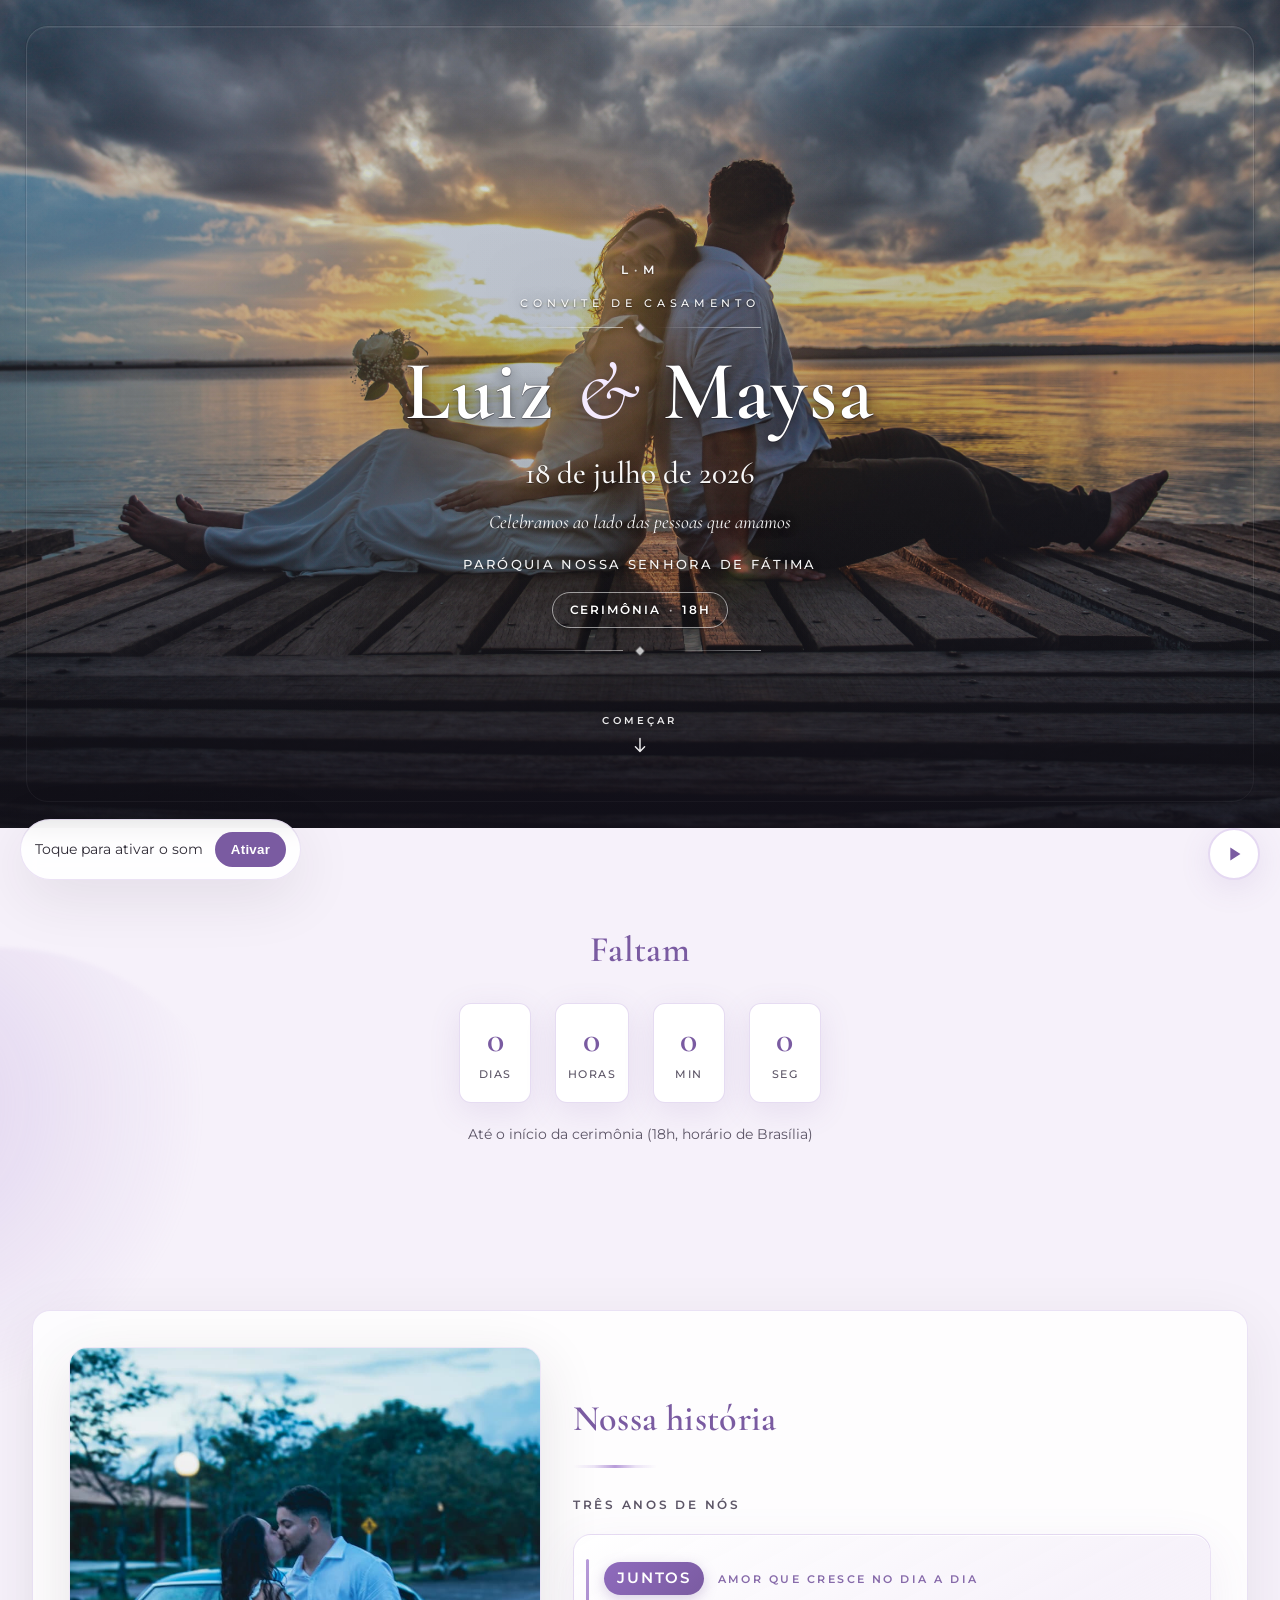
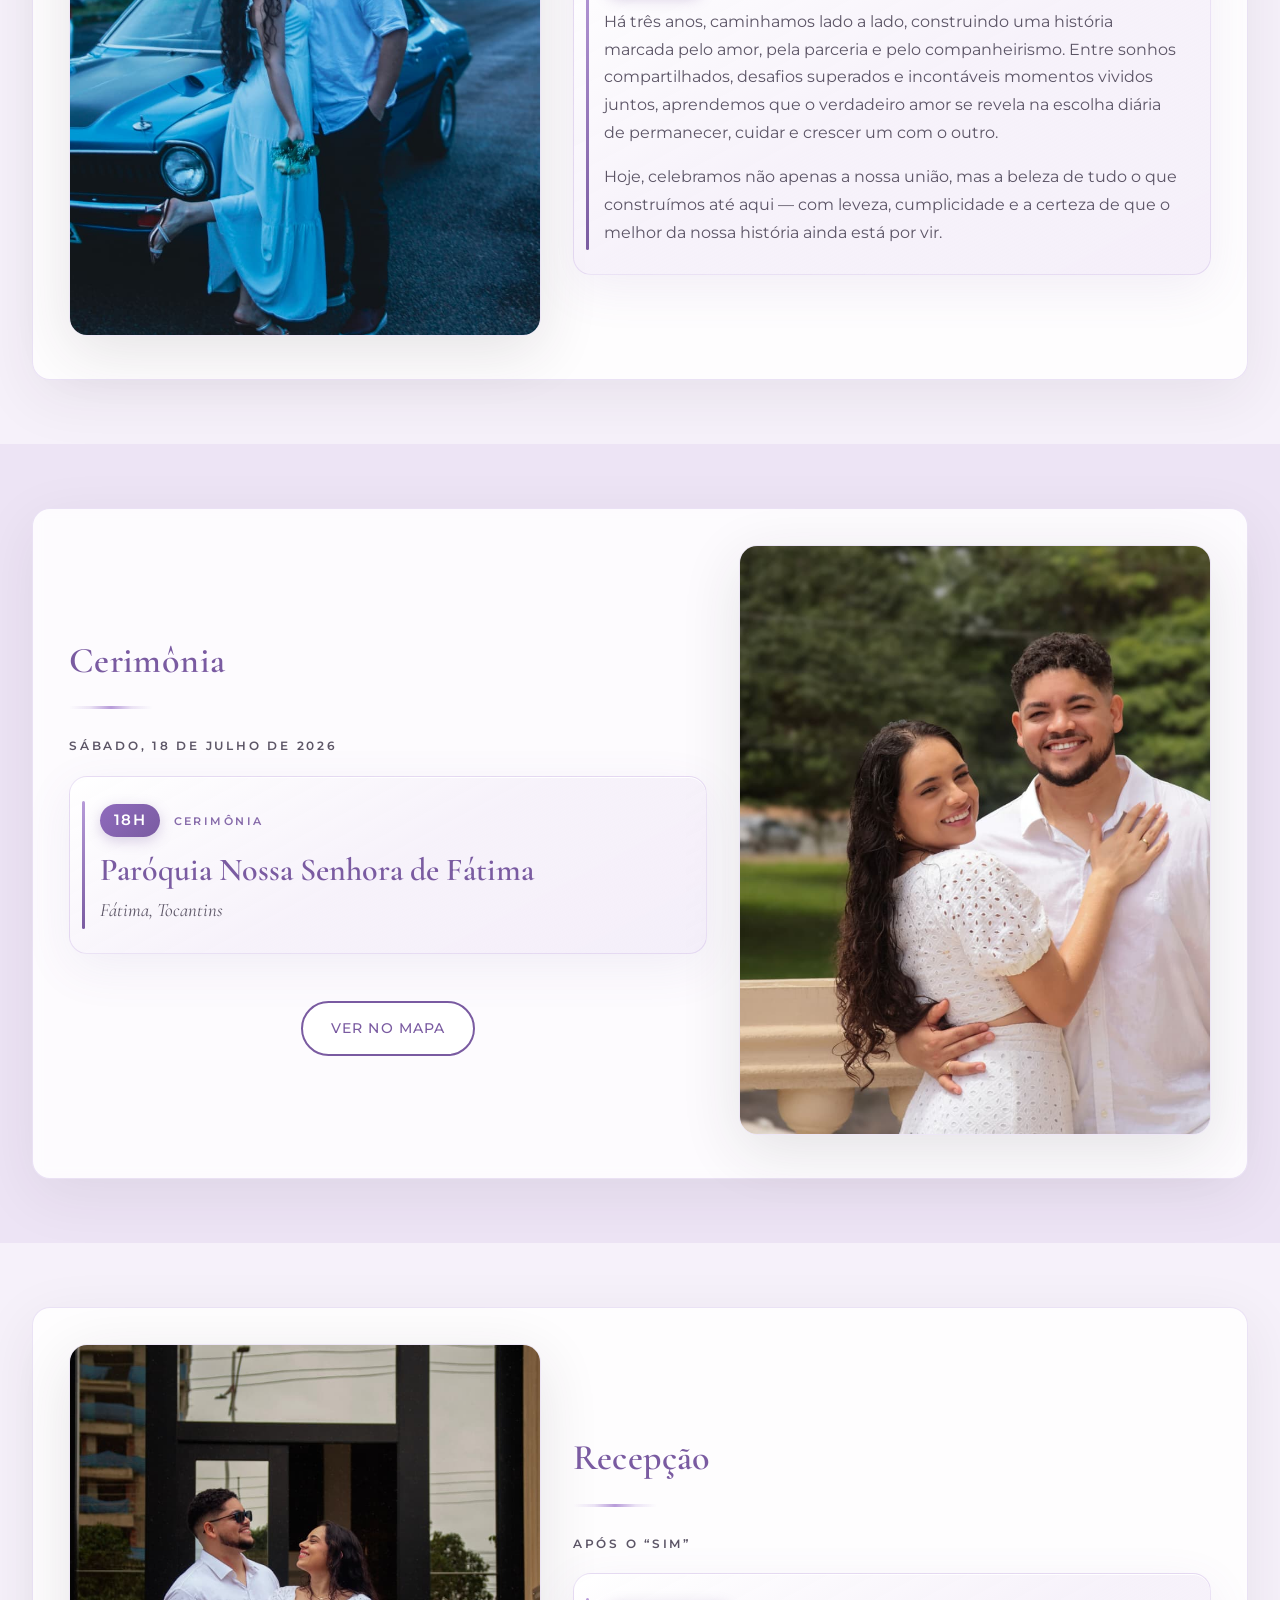
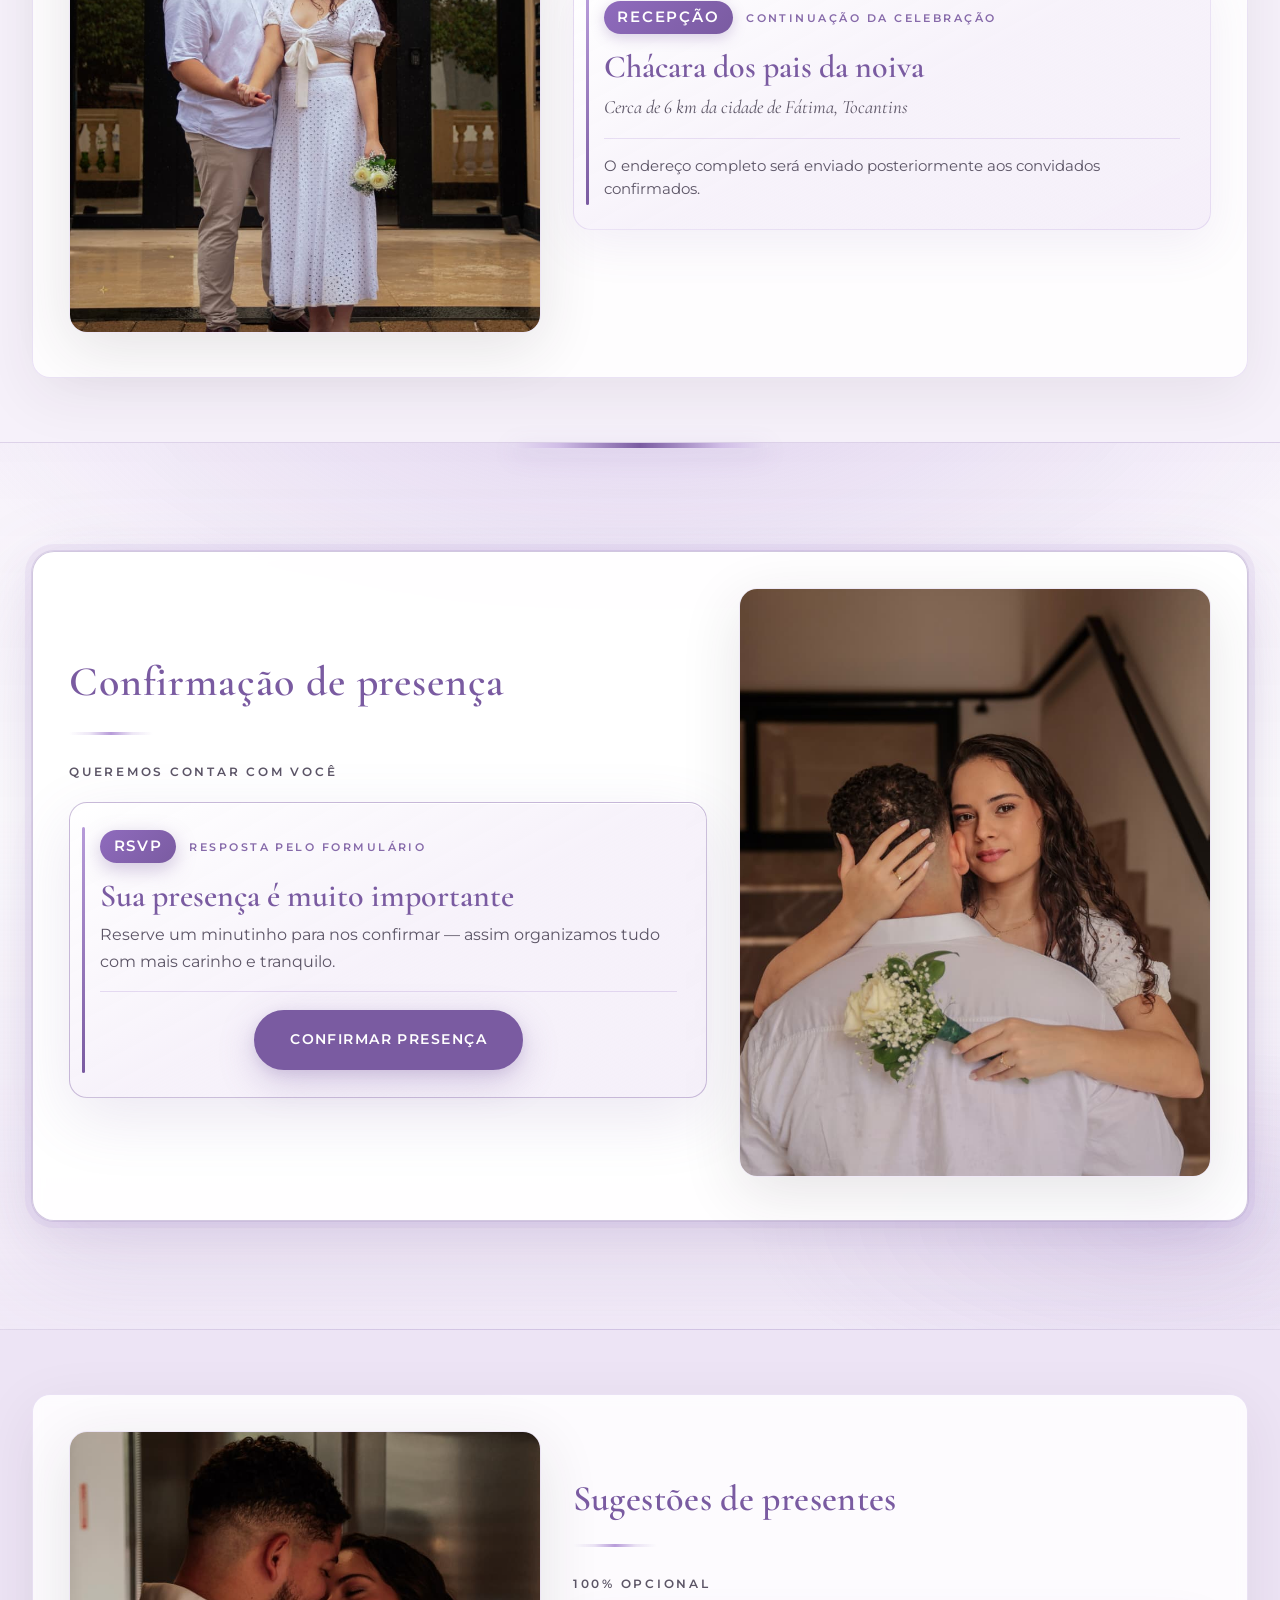
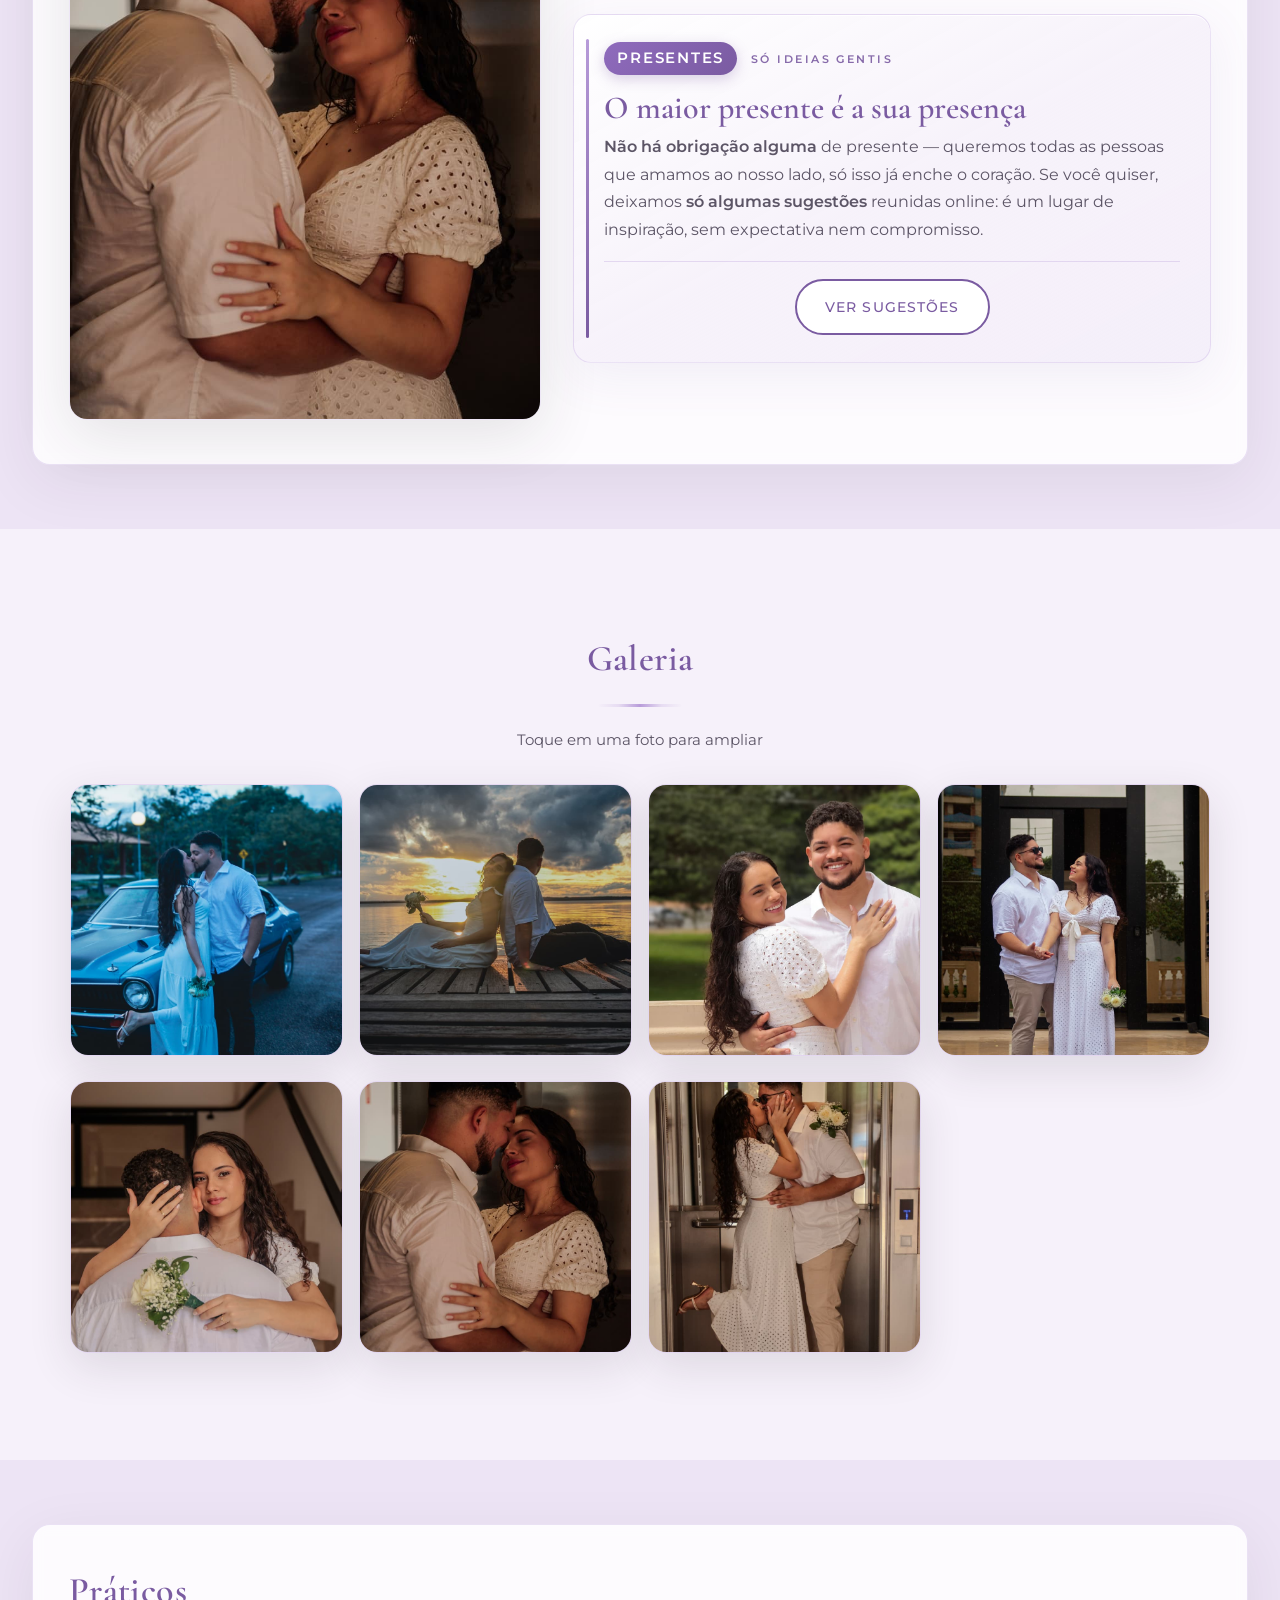
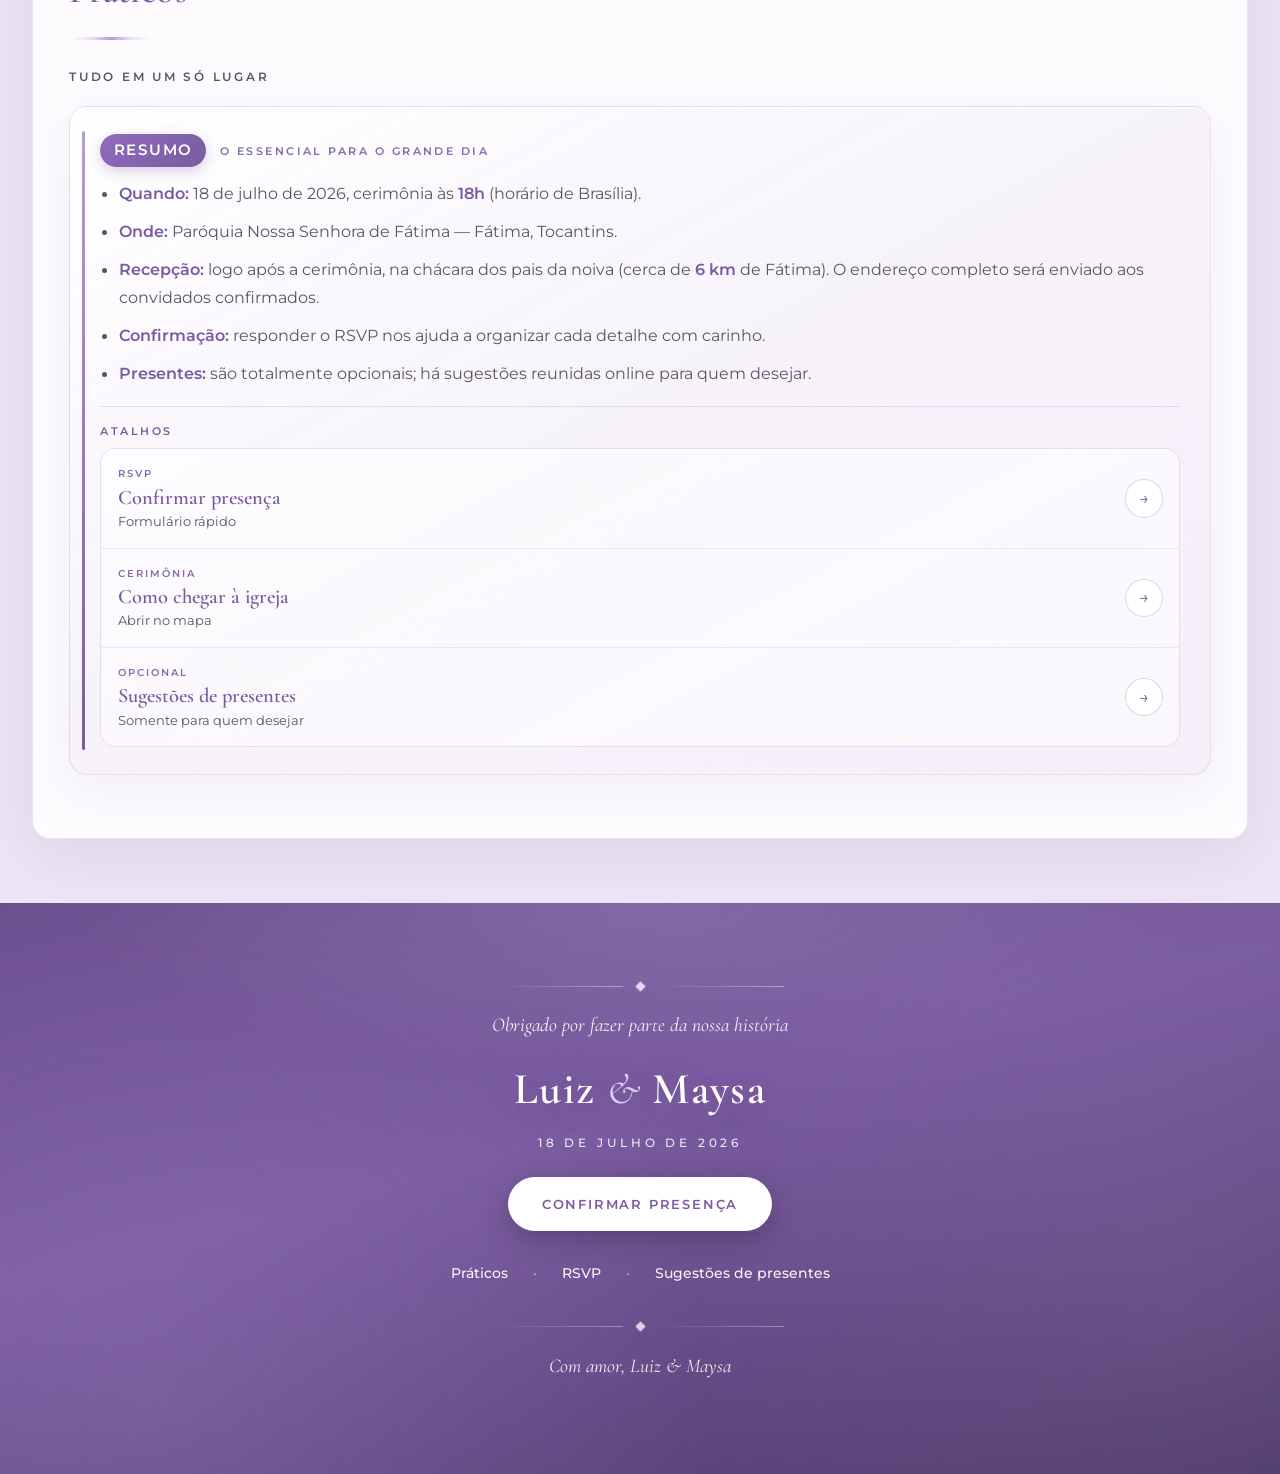
==== commit 1f2194e3: "README só com propósito; meta tags e canonical para redes e GitHub Pages Co-authored-by: Cursor <cur" ====
--- a/index.html
+++ b/index.html
@@ -6,16 +6,26 @@
   <meta name="description" content="Convite de casamento de Luiz e Maysa — 18 de julho de 2026, Paróquia Nossa Senhora de Fátima." />
   <meta name="theme-color" content="#7A5BA1" />
 
+  <link rel="canonical" href="https://luizfreitas225.github.io/wedding-s2/" />
+
   <meta property="og:type" content="website" />
+  <meta property="og:locale" content="pt_BR" />
+  <meta property="og:site_name" content="Luiz & Maysa" />
   <meta property="og:title" content="Luiz & Maysa — 18 de julho de 2026" />
   <meta property="og:description" content="Celebramos nosso casamento e queremos sua presença. Cerimônia às 18h na Paróquia Nossa Senhora de Fátima." />
-  <!-- Após publicar no GitHub Pages, substitua a URL ab pela URL real do site e da imagem -->
-  <meta property="og:url" content="https://SEU-USUARIO.github.io/SEU-REPOSITORIO/" />
-  <meta property="og:image" content="https://SEU-USUARIO.github.io/SEU-REPOSITORIO/assets/img/46-2.jpg" />
+  <meta property="og:url" content="https://luizfreitas225.github.io/wedding-s2/" />
+  <meta property="og:image" content="https://luizfreitas225.github.io/wedding-s2/assets/img/46-2.jpg" />
+  <meta property="og:image:secure_url" content="https://luizfreitas225.github.io/wedding-s2/assets/img/46-2.jpg" />
+  <meta property="og:image:type" content="image/jpeg" />
+  <meta property="og:image:alt" content="Luiz e Maysa — convite de casamento" />
+  <meta property="og:image:width" content="5935" />
+  <meta property="og:image:height" content="3957" />
 
   <meta name="twitter:card" content="summary_large_image" />
   <meta name="twitter:title" content="Luiz & Maysa — 18 de julho de 2026" />
   <meta name="twitter:description" content="Celebramos nosso casamento e queremos sua presença." />
+  <meta name="twitter:image" content="https://luizfreitas225.github.io/wedding-s2/assets/img/46-2.jpg" />
+  <meta name="twitter:image:alt" content="Luiz e Maysa — convite de casamento" />
 
   <title>Luiz & Maysa — Casamento</title>
   <link rel="preload" href="assets/img/46-2.jpg" as="image" />
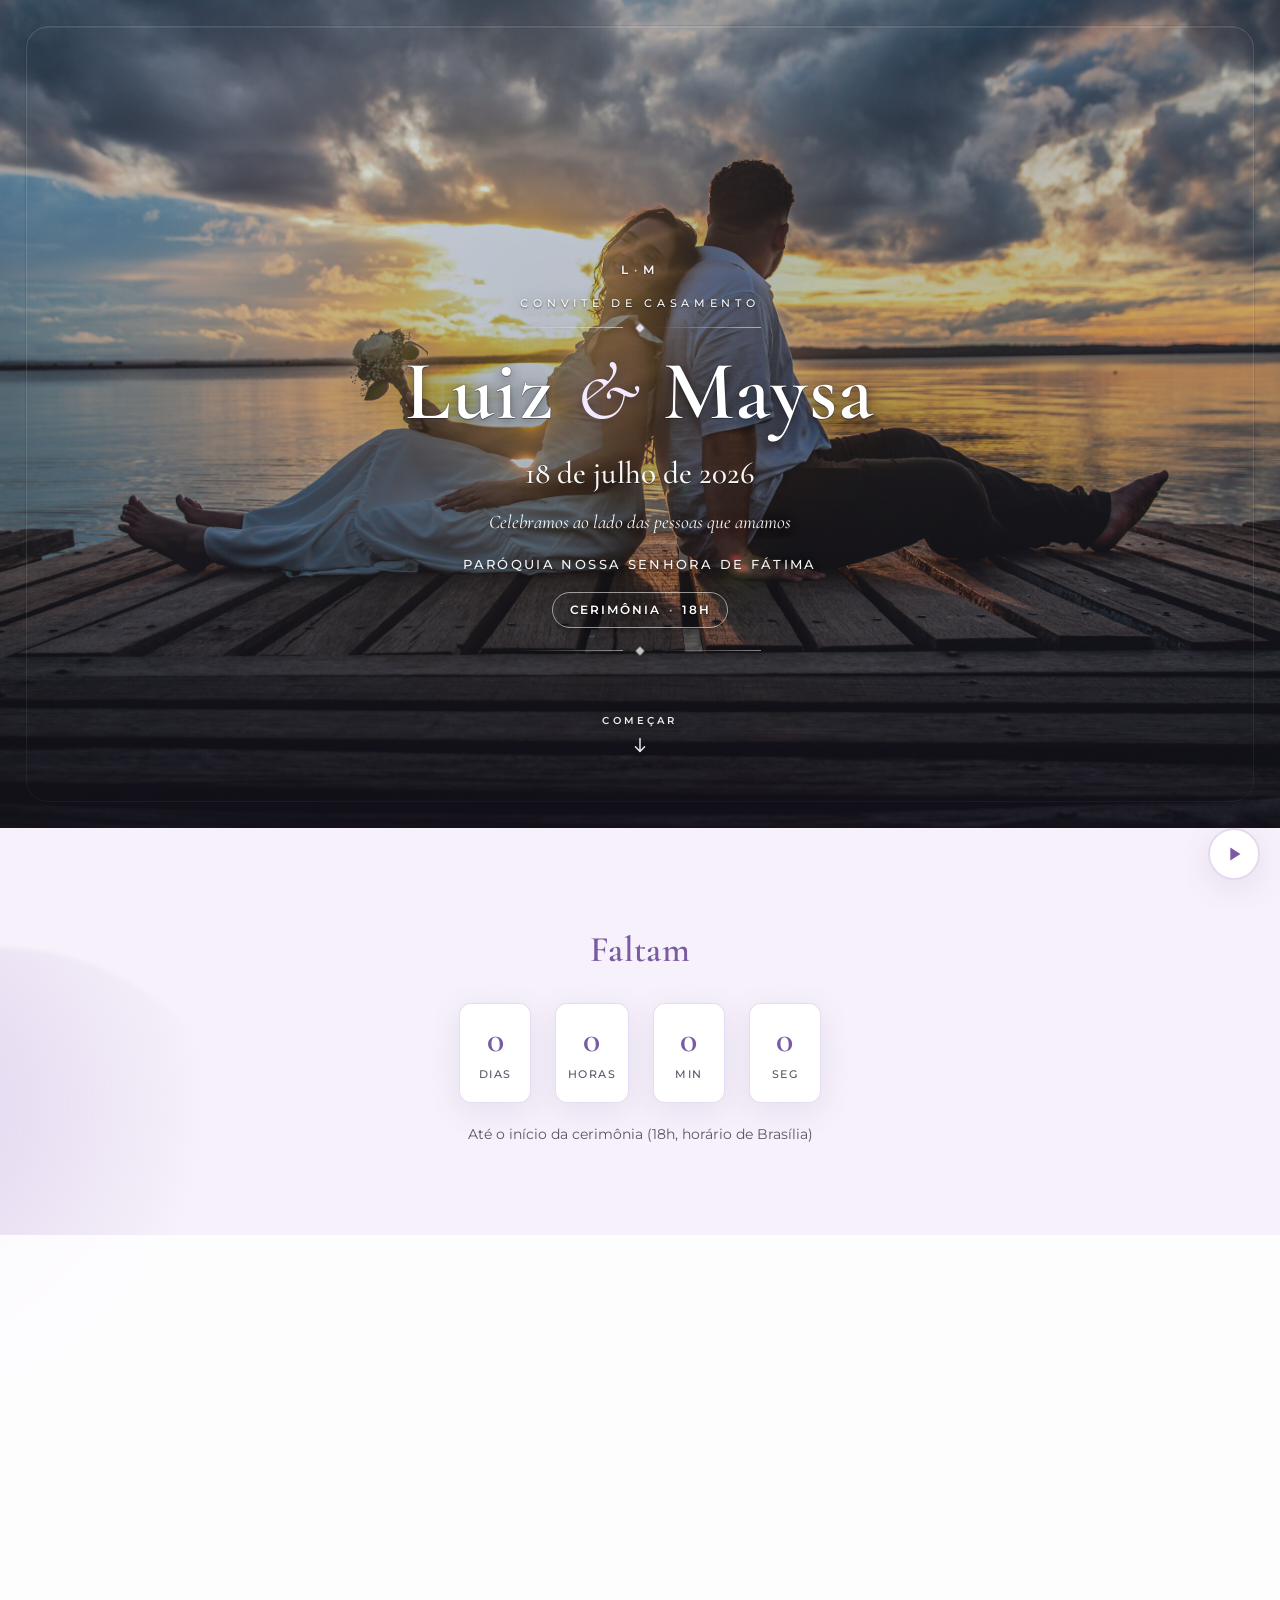
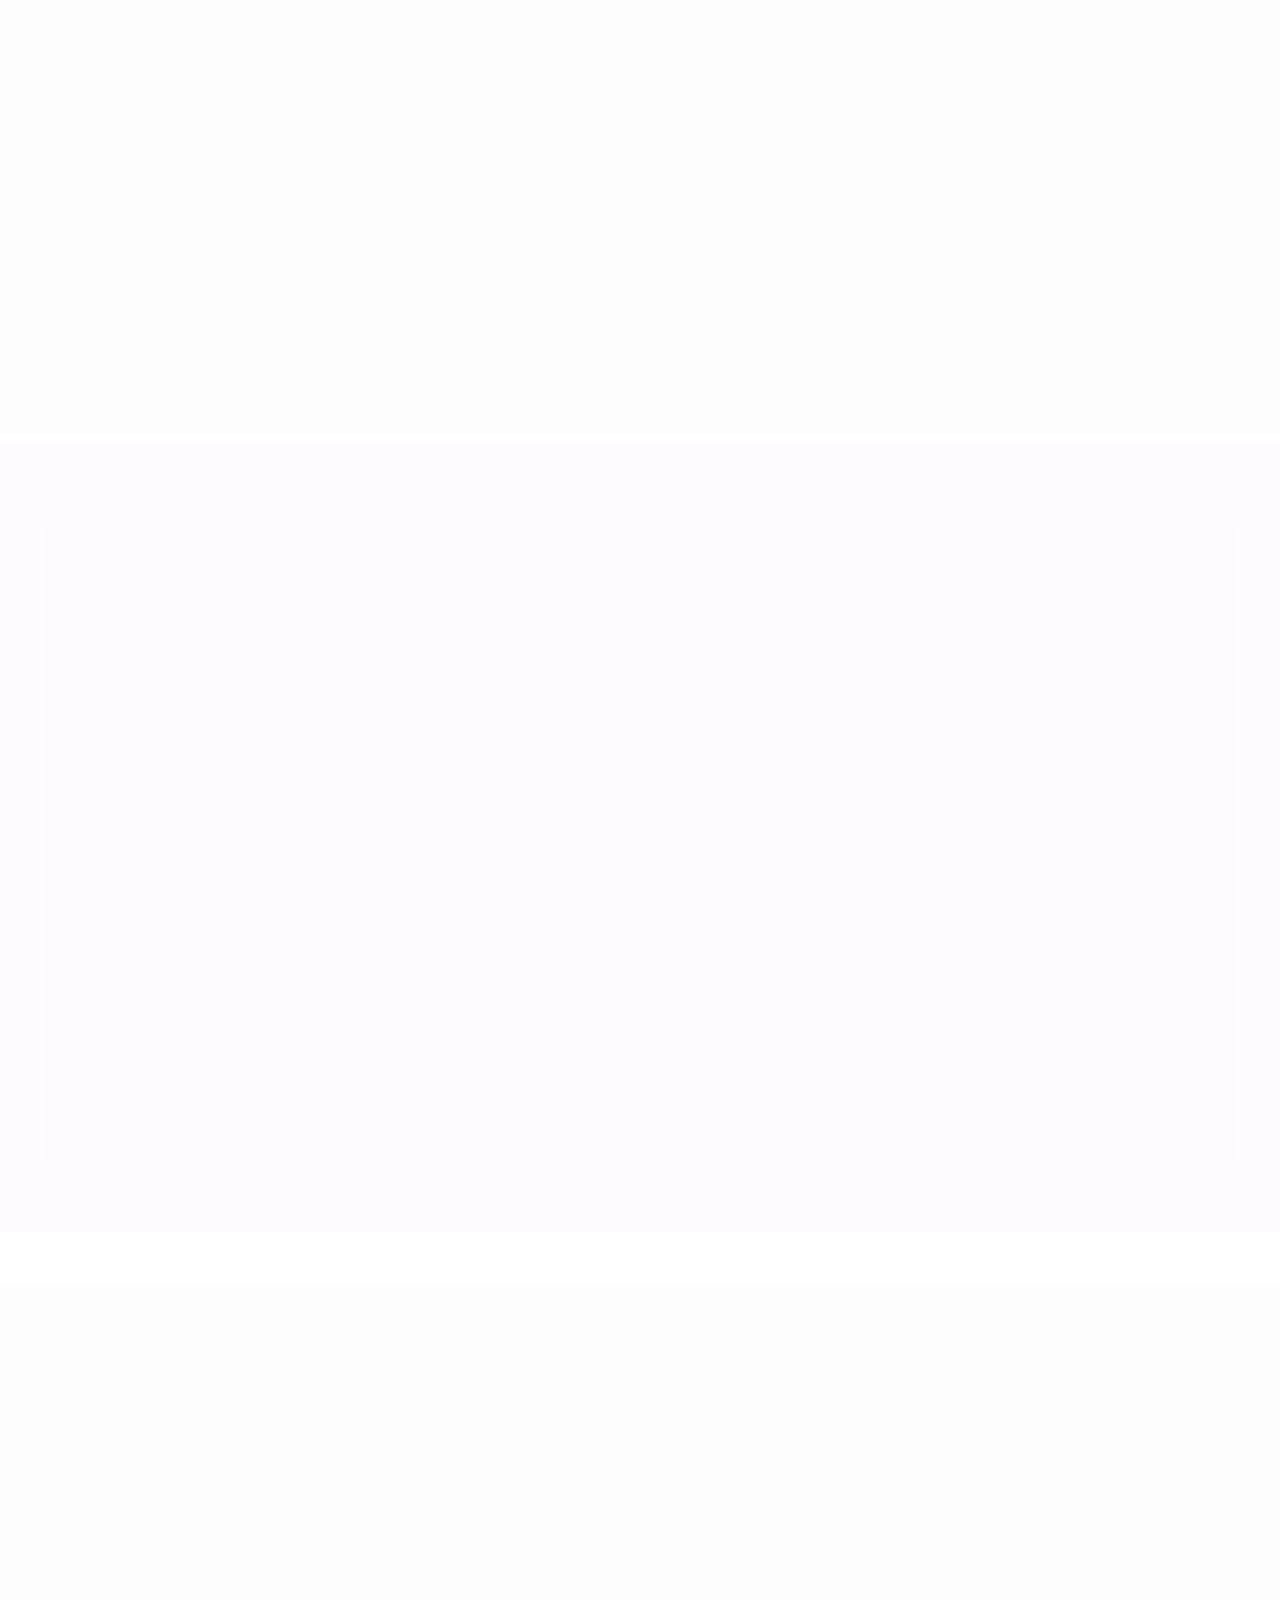
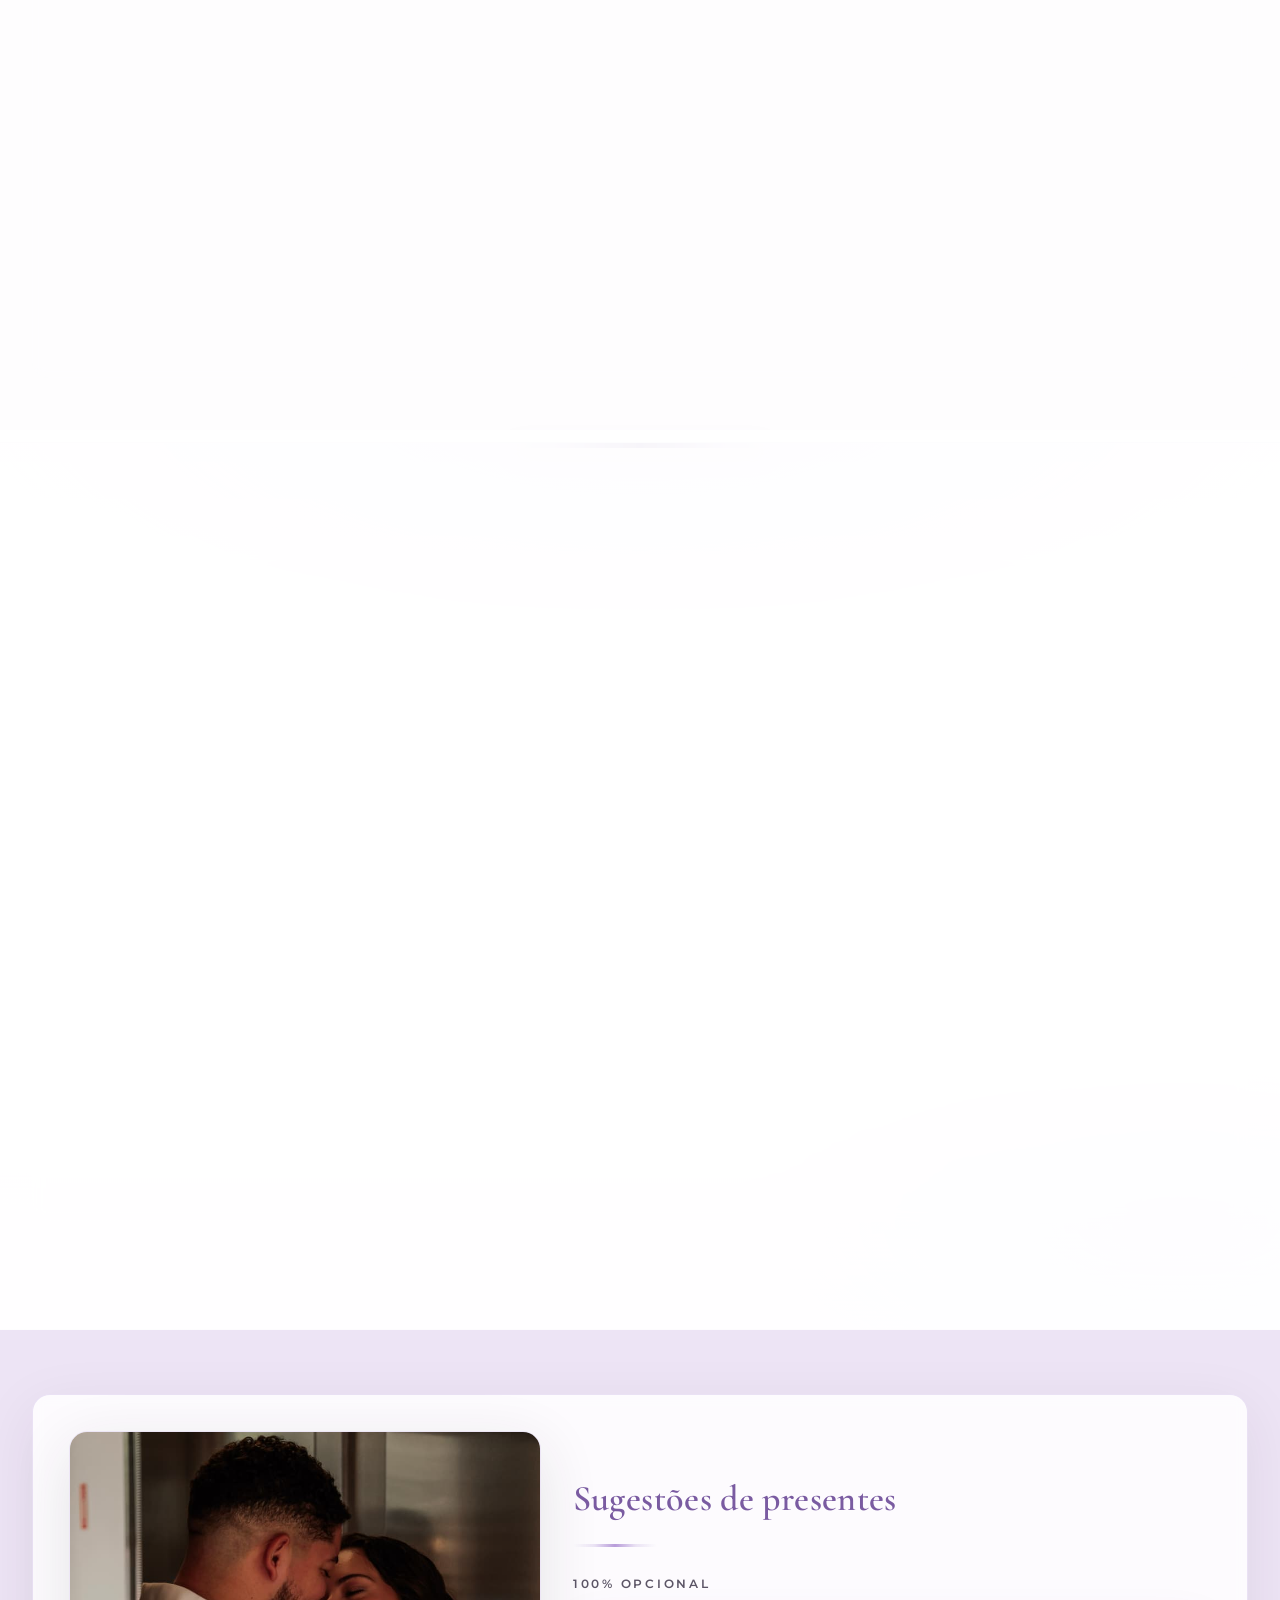
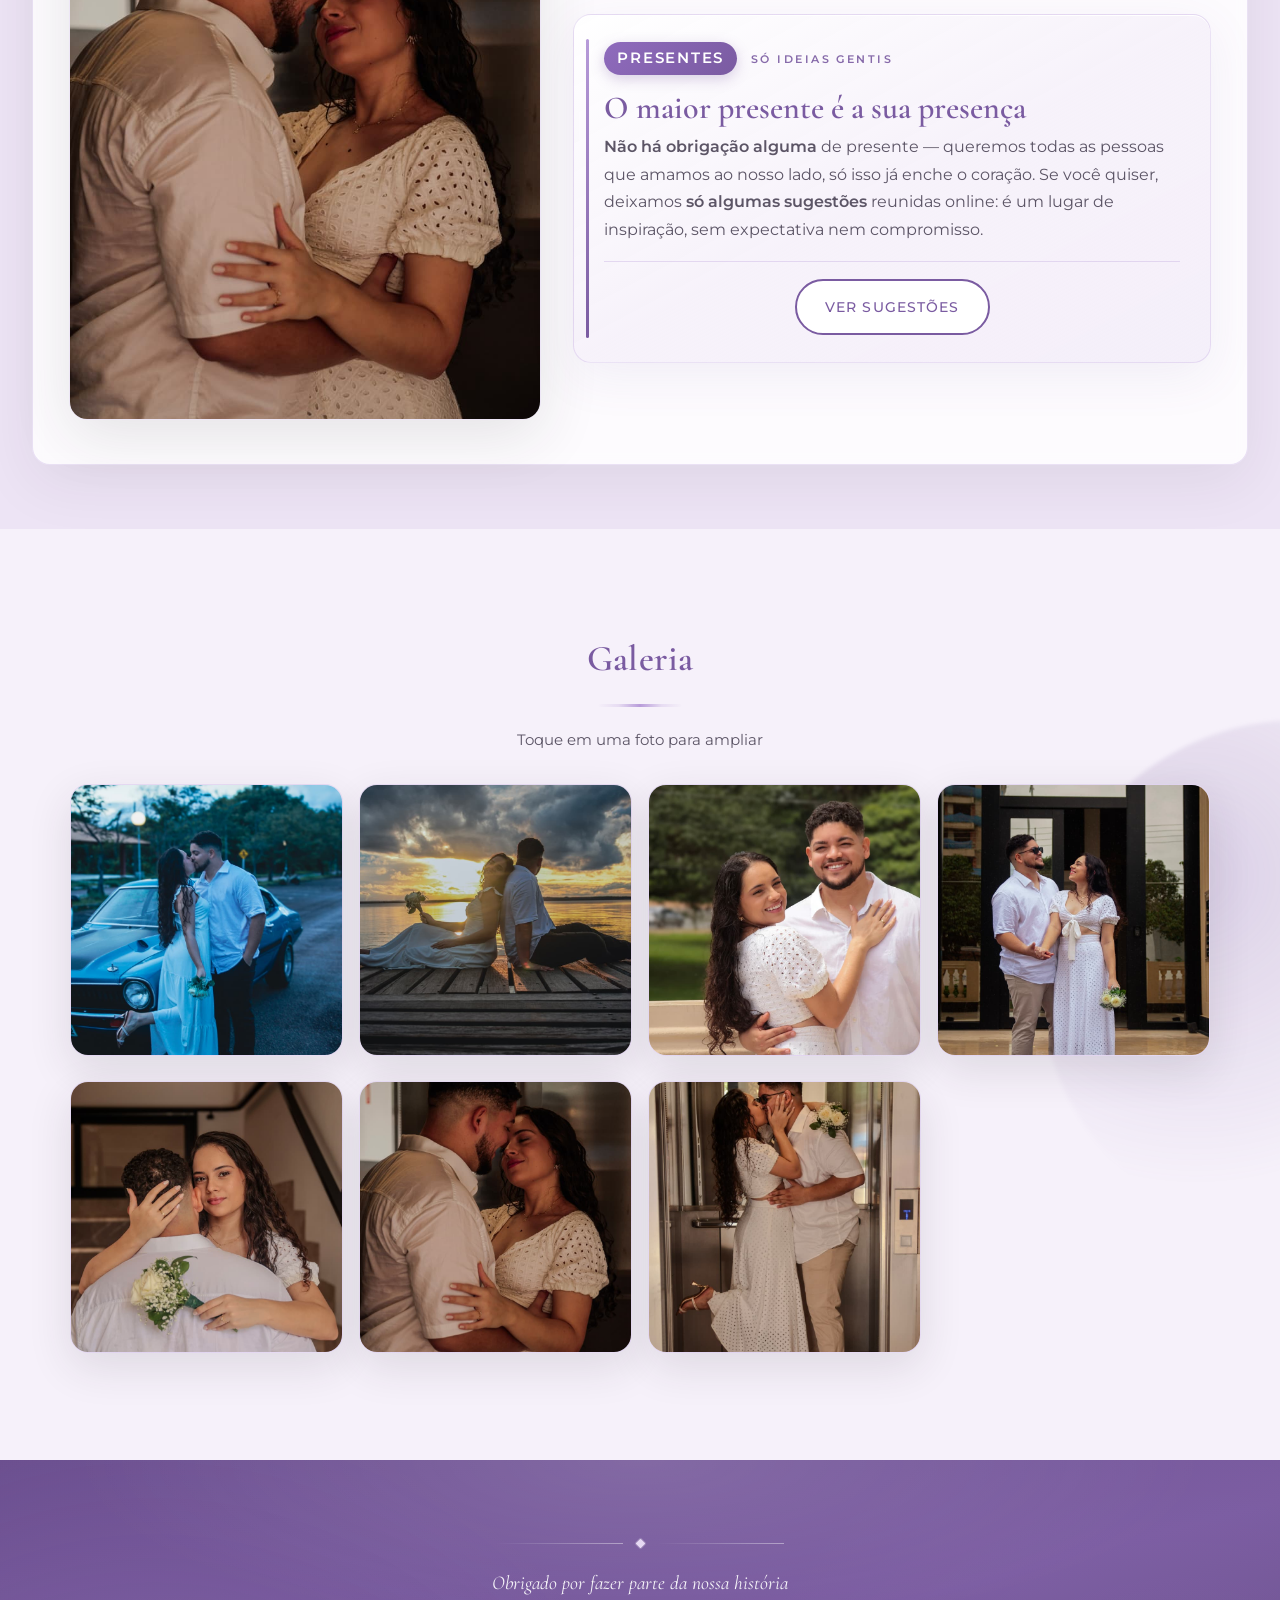
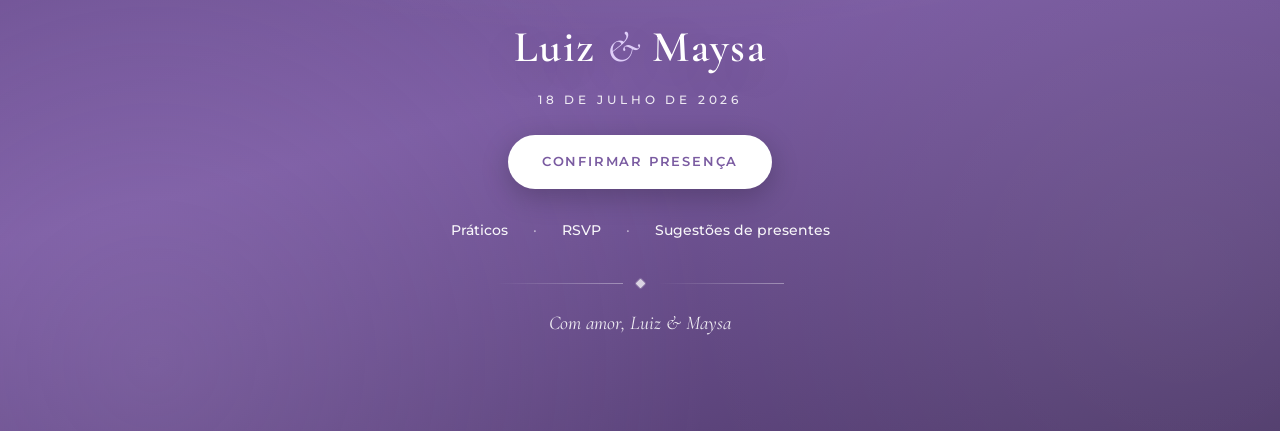
==== commit 1ca662c5: "separar reusmo" ====
--- a/index.html
+++ b/index.html
@@ -185,9 +185,9 @@
                 Reserve um minutinho para nos confirmar — assim organizamos tudo com mais carinho e tranquilo.
               </p>
               <div class="rsvp__actions section__actions section__actions--left">
-                <a
+              <a
                   class="btn btn--rsvp"
-                  href="https://forms.gle/uU8xacao8UcnPwpA9"
+                  href="https://docs.google.com/forms/d/e/1FAIpQLSdq5-guBArERO3fUkjivyZFFnHOv_QwwshnobO3IAewoBW6hA/viewform"
                   target="_blank"
                   rel="noopener noreferrer"
                 >Confirmar presença</a>
@@ -257,67 +257,6 @@
       </div>
     </section>
 
-    <section class="section section--alt reveal section-praticos" id="praticos" aria-labelledby="praticos-heading">
-      <div class="container container--narrow">
-        <h2 id="praticos-heading" class="section__title section__title--left">Práticos</h2>
-        <div class="divider divider--left" aria-hidden="true"></div>
-        <p class="section__lead section__lead--left praticos__lead">Tudo em um só lugar</p>
-        <div class="praticos-panel">
-          <p class="praticos__head">
-            <span class="praticos__badge">Resumo</span>
-            <span class="praticos__head-label">O essencial para o grande dia</span>
-          </p>
-          <ul class="praticos__list">
-            <li>
-              <strong>Quando:</strong>
-              <time datetime="2026-07-18T18:00:00-03:00">18 de julho de 2026</time>, cerimônia às <strong>18h</strong> (horário de Brasília).
-            </li>
-            <li><strong>Onde:</strong> Paróquia Nossa Senhora de Fátima — Fátima, Tocantins.</li>
-            <li>
-              <strong>Recepção:</strong> logo após a cerimônia, na chácara dos pais da noiva (cerca de <strong>6&nbsp;km</strong> de Fátima).
-              O endereço completo será enviado aos convidados confirmados.
-            </li>
-            <li><strong>Confirmação:</strong> responder o RSVP nos ajuda a organizar cada detalhe com carinho.</li>
-            <li><strong>Presentes:</strong> são totalmente opcionais; há sugestões reunidas online para quem desejar.</li>
-          </ul>
-          <p class="praticos__links-label" id="praticos-links-label">Atalhos</p>
-          <nav class="praticos__linknav" aria-labelledby="praticos-links-label">
-            <ul class="praticos__linklist">
-              <li>
-                <a class="praticos__linkrow" href="https://forms.gle/uU8xacao8UcnPwpA9" target="_blank" rel="noopener noreferrer">
-                  <span class="praticos__linkrow-copy">
-                    <span class="praticos__linkrow-tag">RSVP</span>
-                    <span class="praticos__linkrow-title">Confirmar presença</span>
-                    <span class="praticos__linkrow-hint">Formulário rápido</span>
-                  </span>
-                  <span class="praticos__linkrow-go" aria-hidden="true">→</span>
-                </a>
-              </li>
-              <li>
-                <a class="praticos__linkrow" href="https://share.google/5ehPQvMoyHkPxjRzX" target="_blank" rel="noopener noreferrer">
-                  <span class="praticos__linkrow-copy">
-                    <span class="praticos__linkrow-tag">Cerimônia</span>
-                    <span class="praticos__linkrow-title">Como chegar à igreja</span>
-                    <span class="praticos__linkrow-hint">Abrir no mapa</span>
-                  </span>
-                  <span class="praticos__linkrow-go" aria-hidden="true">→</span>
-                </a>
-              </li>
-              <li>
-                <a class="praticos__linkrow" href="https://lista.havan.com.br/Convidado/ItensListaPresente/929205" target="_blank" rel="noopener noreferrer">
-                  <span class="praticos__linkrow-copy">
-                    <span class="praticos__linkrow-tag">Opcional</span>
-                    <span class="praticos__linkrow-title">Sugestões de presentes</span>
-                    <span class="praticos__linkrow-hint">Somente para quem desejar</span>
-                  </span>
-                  <span class="praticos__linkrow-go" aria-hidden="true">→</span>
-                </a>
-              </li>
-            </ul>
-          </nav>
-        </div>
-      </div>
-    </section>
   </main>
 
   <footer class="footer reveal" role="contentinfo">
@@ -336,13 +275,13 @@
       <p class="footer__cta">
         <a
           class="footer__btn"
-          href="https://forms.gle/uU8xacao8UcnPwpA9"
+          href="https://docs.google.com/forms/d/e/1FAIpQLSdq5-guBArERO3fUkjivyZFFnHOv_QwwshnobO3IAewoBW6hA/viewform"
           target="_blank"
           rel="noopener noreferrer"
         >Confirmar presença</a>
       </p>
       <nav class="footer__links" aria-label="Links úteis do casamento">
-        <a href="#praticos">Práticos</a>
+        <a href="praticos.html">Práticos</a>
         <span class="footer__sep" aria-hidden="true">·</span>
         <a href="#rsvp">RSVP</a>
         <span class="footer__sep" aria-hidden="true">·</span>
@@ -371,10 +310,10 @@
     </span>
   </button>
   <div class="audio-toast" id="audio-toast" hidden role="status" aria-live="polite">
-    <span class="audio-toast__text">Toque para ativar o som</span>
+    <span class="audio-toast__text">Toque ou deslize a página para ativar o som</span>
     <button type="button" class="audio-toast__btn" id="audio-toast-btn">Ativar</button>
   </div>
-  <audio id="bg-audio" src="assets/audio/jesus-meu-esposo.mp3" loop preload="metadata" autoplay muted playsinline data-todo="audio-mp3"></audio>
+  <audio id="bg-audio" src="assets/audio/jesus-meu-esposo.mp3" loop preload="metadata" playsinline data-todo="audio-mp3"></audio>
 
   <script src="assets/js/main.js" defer></script>
 </body>
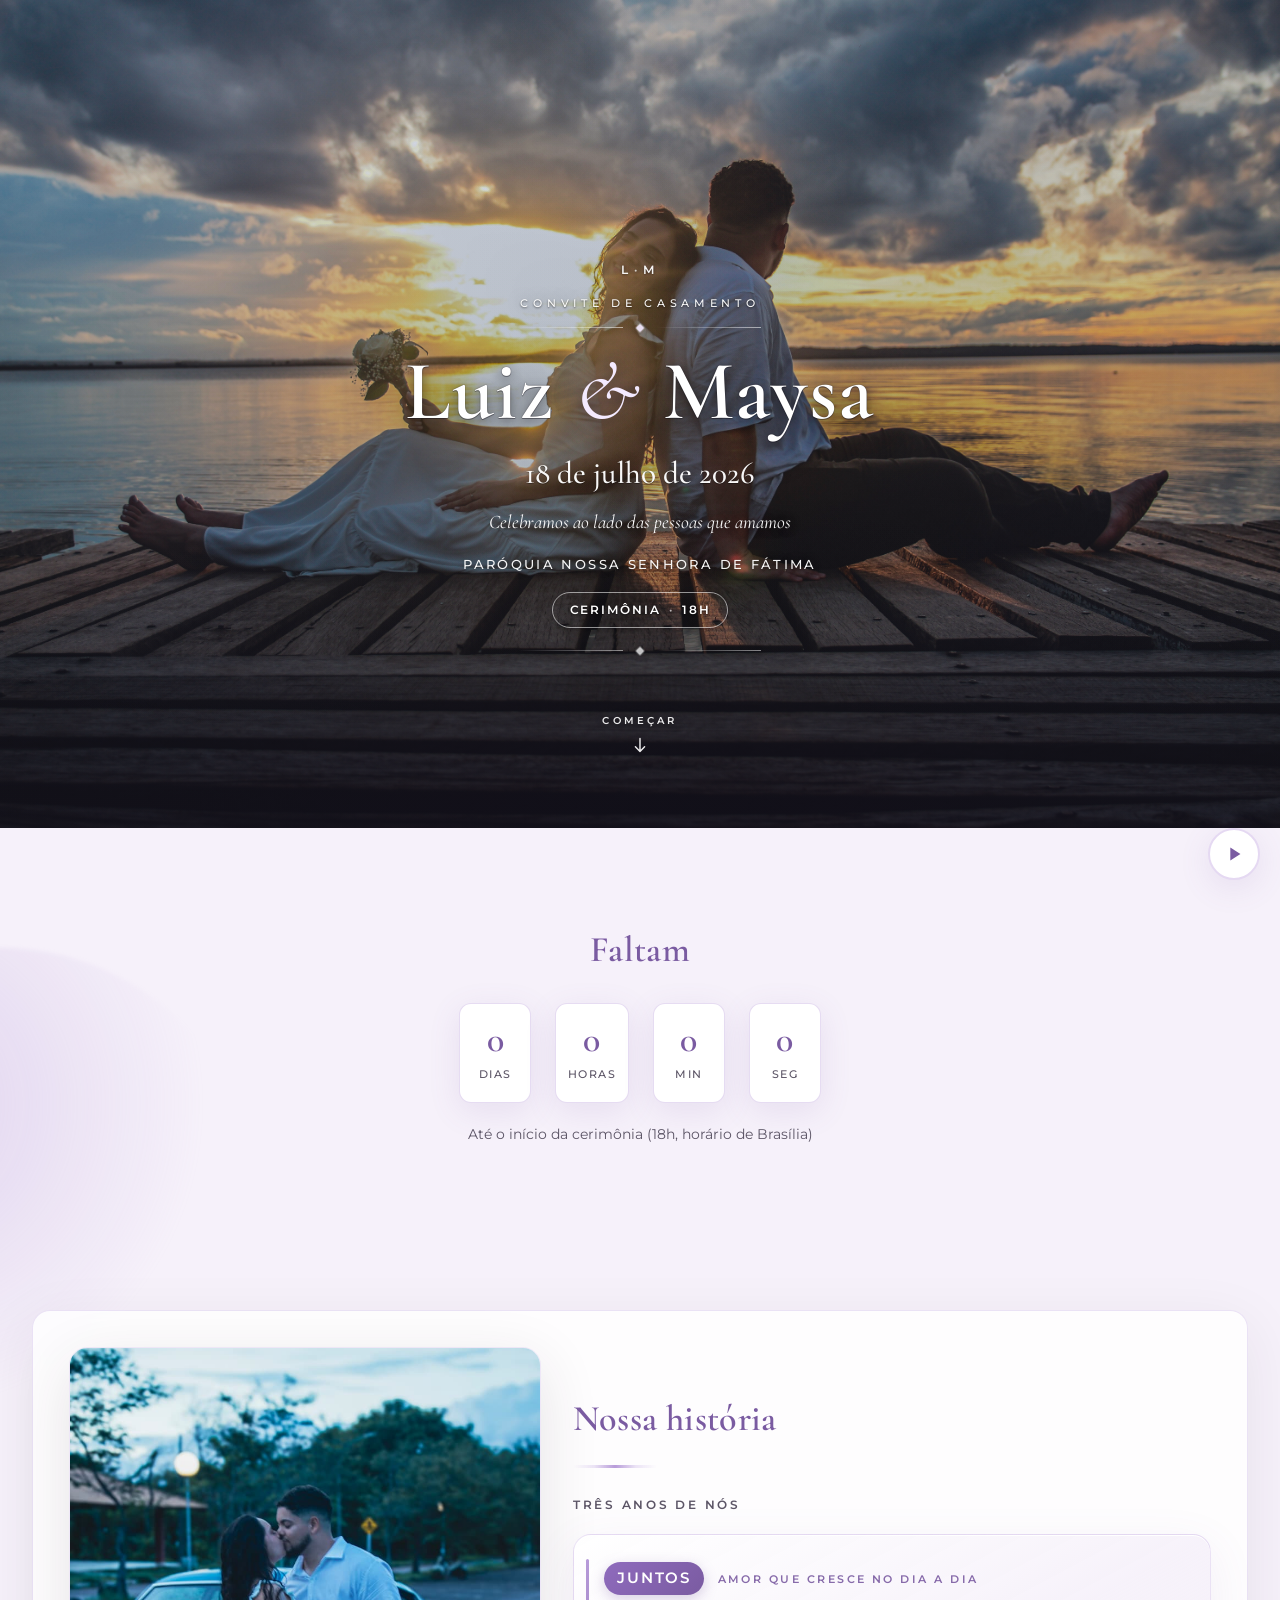
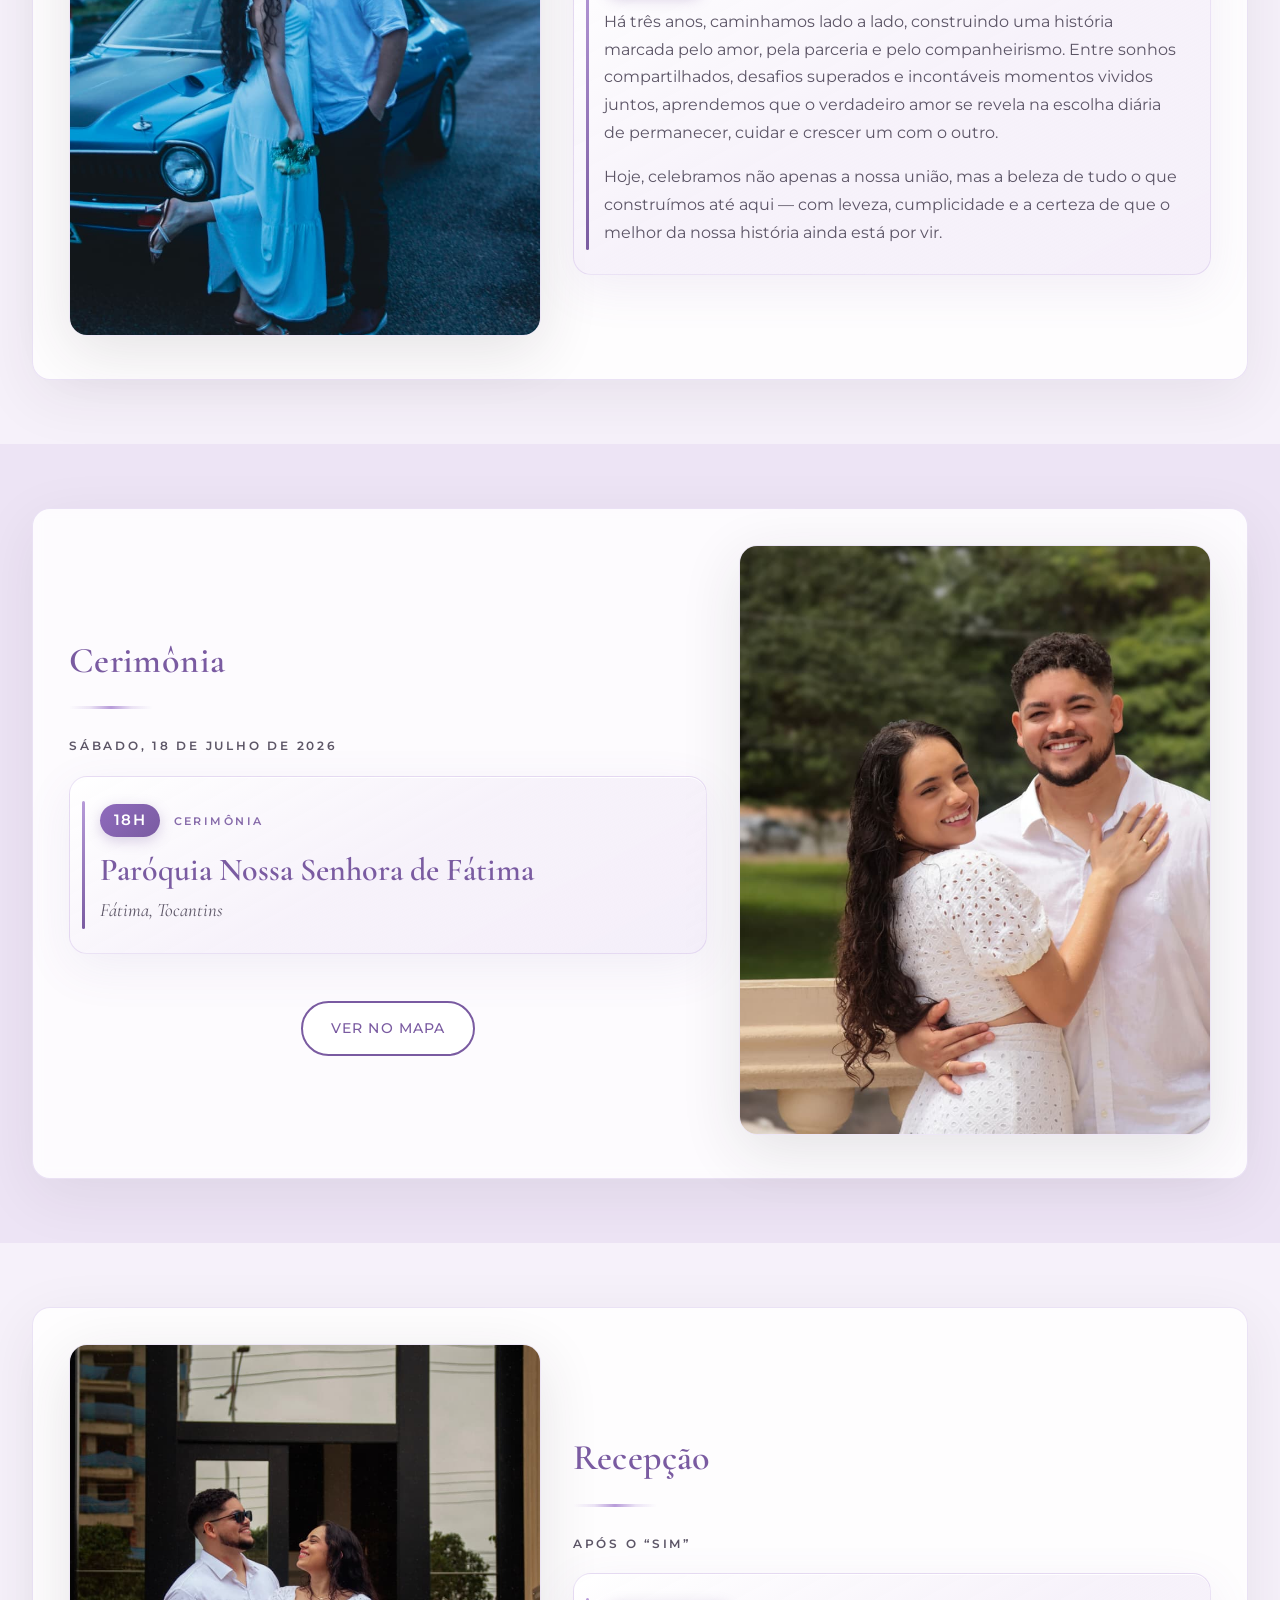
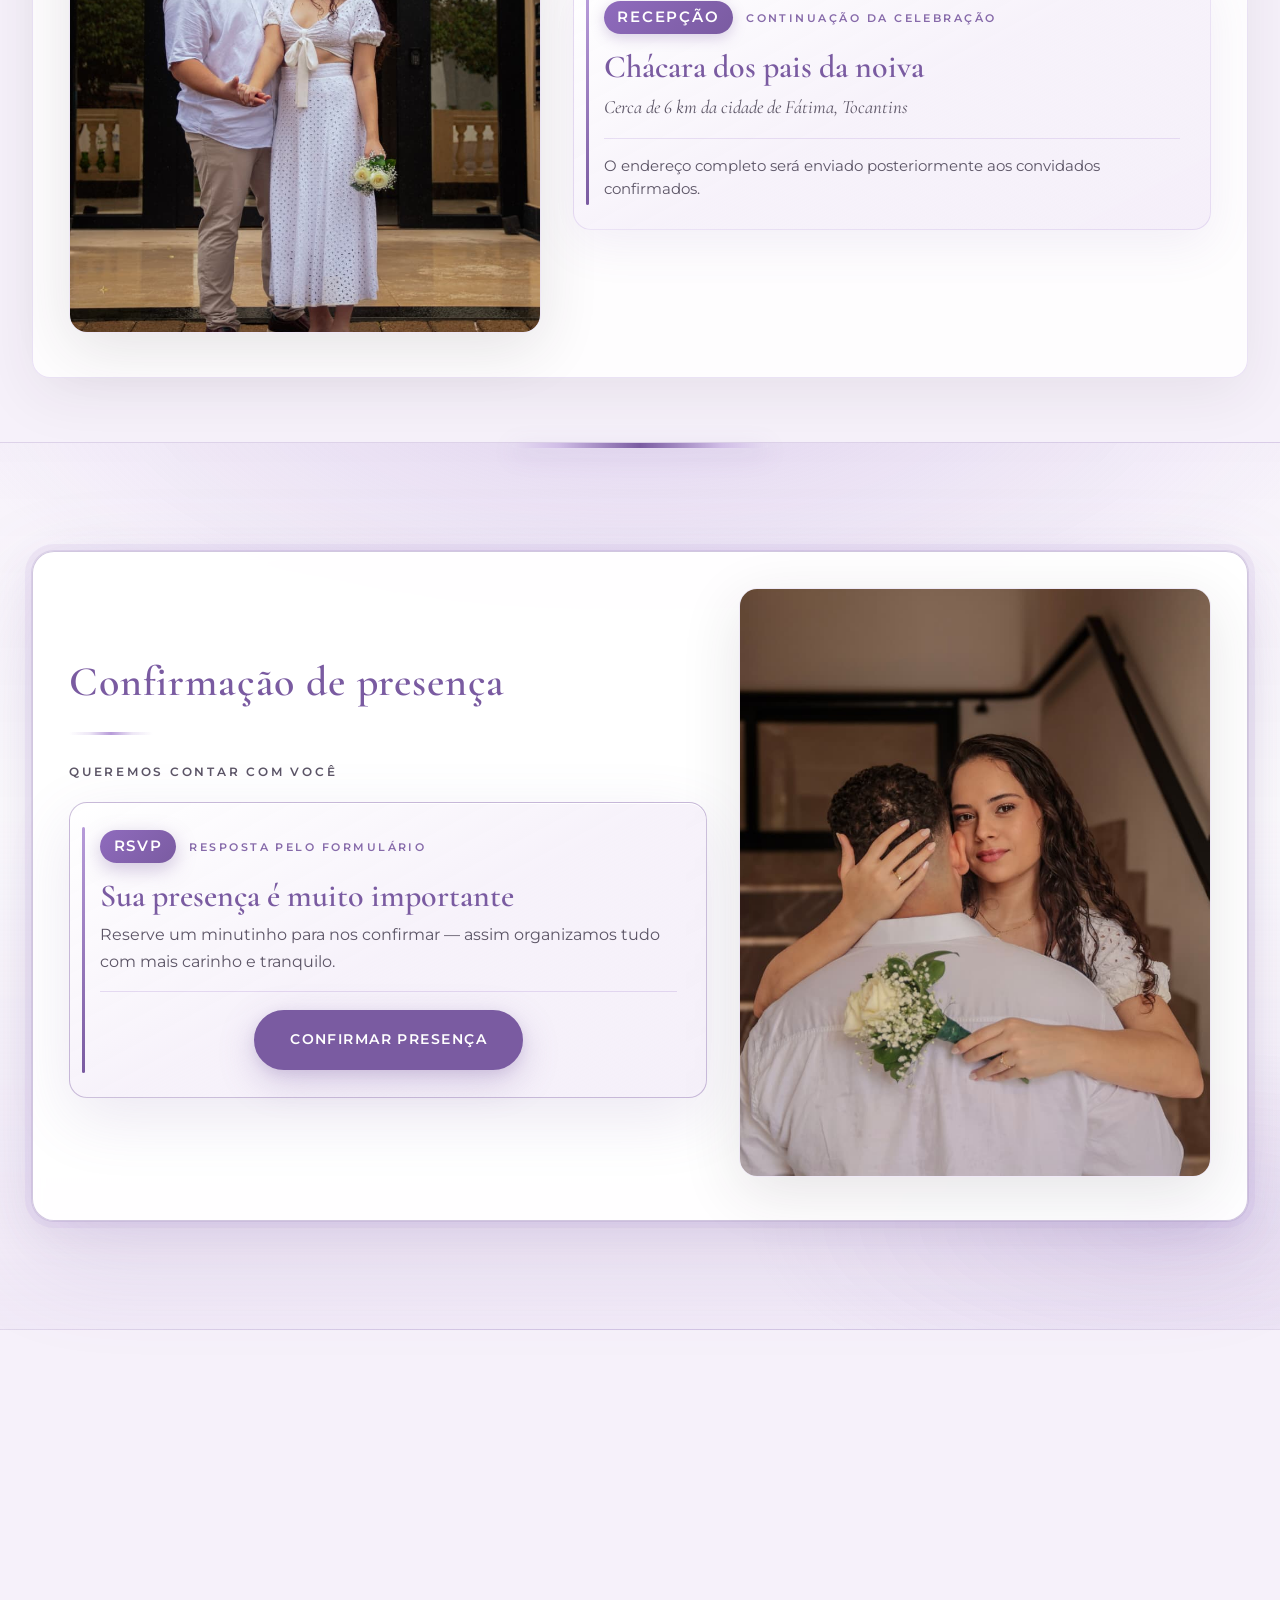
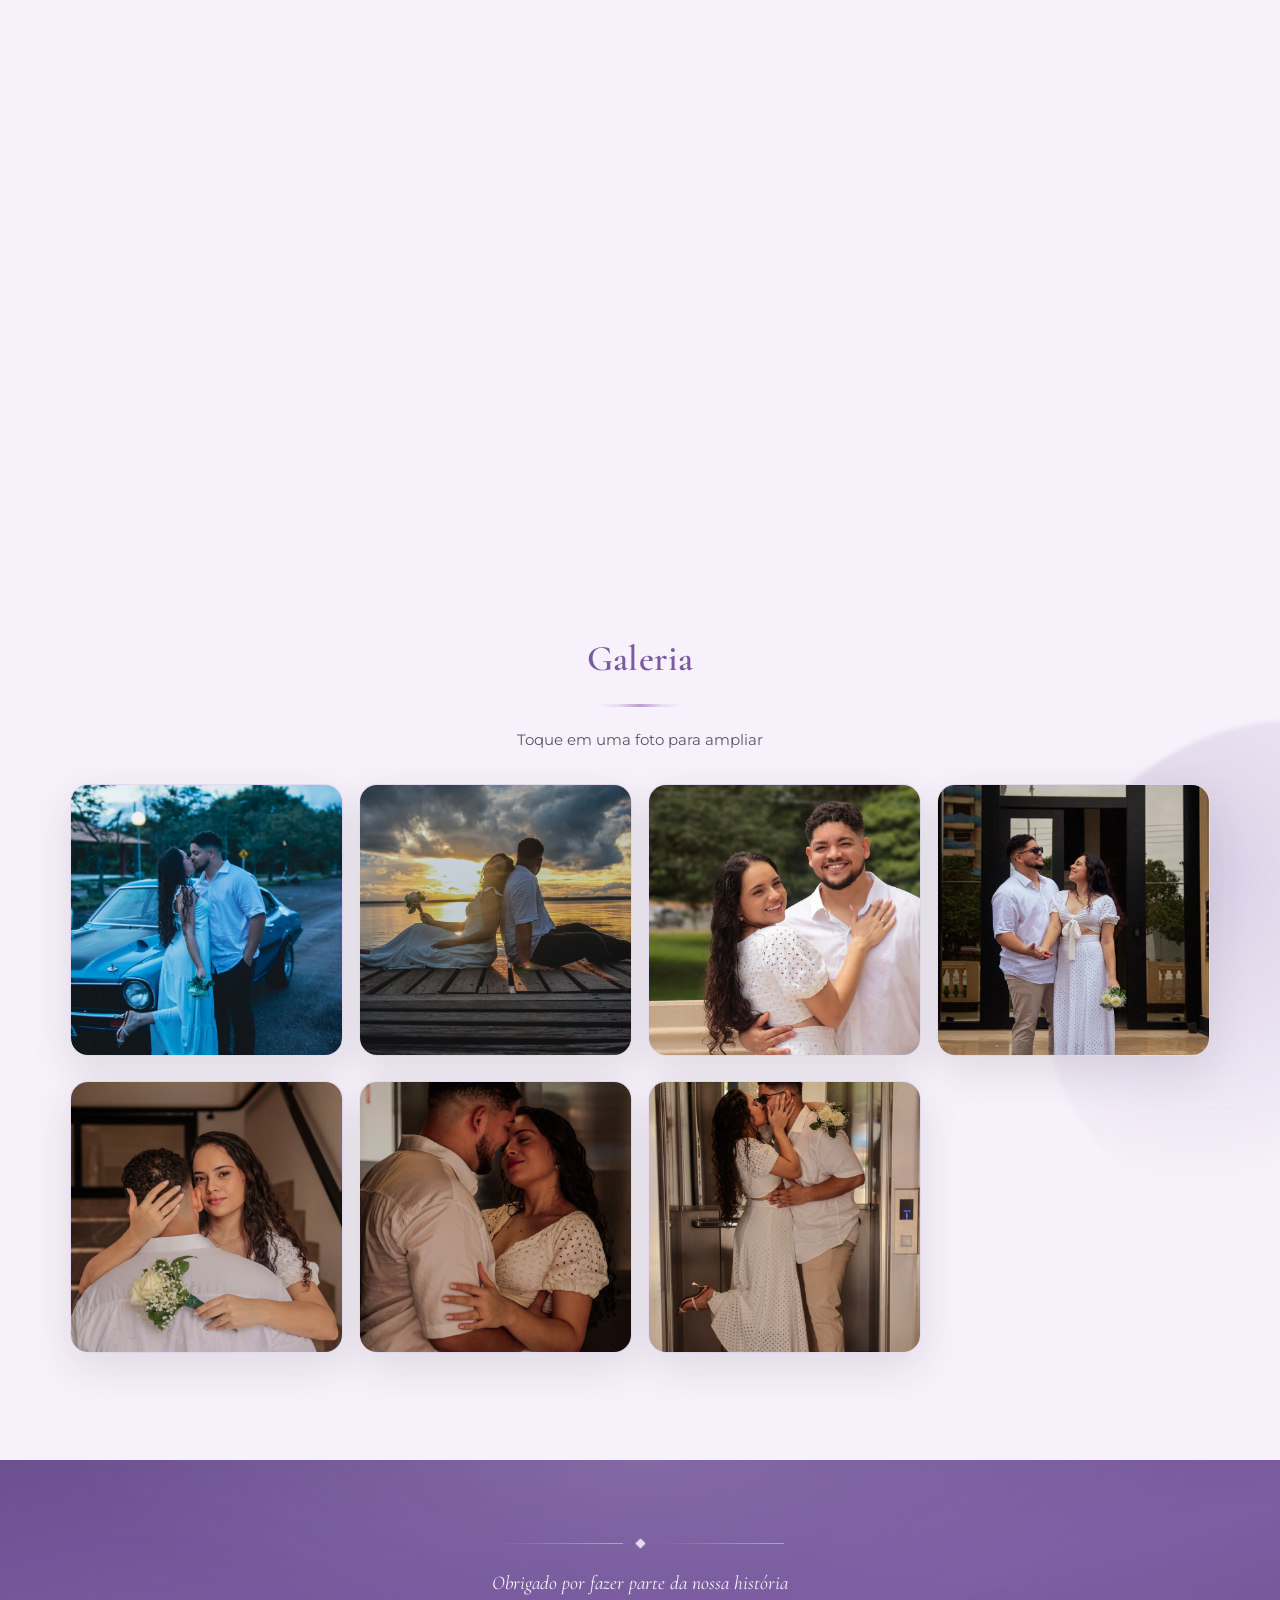
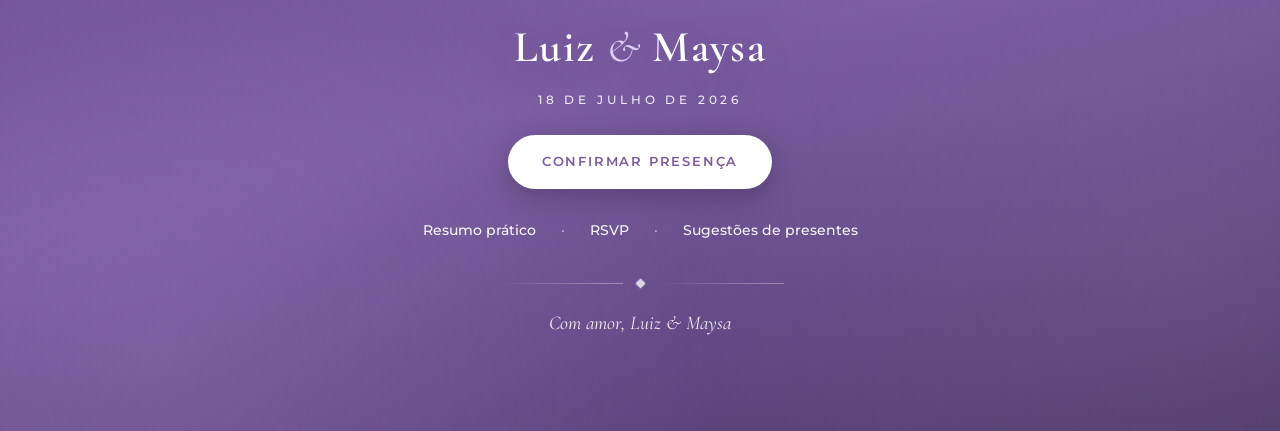
==== commit 2d3a9816: "set name resumo" ====
--- a/index.html
+++ b/index.html
@@ -14,17 +14,18 @@
   <meta property="og:title" content="Luiz & Maysa — 18 de julho de 2026" />
   <meta property="og:description" content="Celebramos nosso casamento e queremos sua presença. Cerimônia às 18h na Paróquia Nossa Senhora de Fátima." />
   <meta property="og:url" content="https://luizfreitas225.github.io/wedding-s2/" />
-  <meta property="og:image" content="https://luizfreitas225.github.io/wedding-s2/assets/img/46-2.jpg" />
-  <meta property="og:image:secure_url" content="https://luizfreitas225.github.io/wedding-s2/assets/img/46-2.jpg" />
+  <meta property="og:image" content="https://luizfreitas225.github.io/wedding-s2/assets/img/og-share.jpg" />
+  <meta property="og:image:secure_url" content="https://luizfreitas225.github.io/wedding-s2/assets/img/og-share.jpg" />
   <meta property="og:image:type" content="image/jpeg" />
   <meta property="og:image:alt" content="Luiz e Maysa — convite de casamento" />
-  <meta property="og:image:width" content="5935" />
-  <meta property="og:image:height" content="3957" />
+  <meta property="og:image:width" content="1200" />
+  <meta property="og:image:height" content="630" />
+  <link rel="image_src" href="https://luizfreitas225.github.io/wedding-s2/assets/img/og-share.jpg" />
 
   <meta name="twitter:card" content="summary_large_image" />
   <meta name="twitter:title" content="Luiz & Maysa — 18 de julho de 2026" />
   <meta name="twitter:description" content="Celebramos nosso casamento e queremos sua presença." />
-  <meta name="twitter:image" content="https://luizfreitas225.github.io/wedding-s2/assets/img/46-2.jpg" />
+  <meta name="twitter:image" content="https://luizfreitas225.github.io/wedding-s2/assets/img/og-share.jpg" />
   <meta name="twitter:image:alt" content="Luiz e Maysa — convite de casamento" />
 
   <title>Luiz & Maysa — Casamento</title>
@@ -39,7 +40,6 @@
   <a class="skip-link" href="#conteudo">Ir para o conteúdo</a>
 
   <header class="hero" role="banner">
-    <div class="hero__frame" aria-hidden="true"></div>
     <div class="hero__overlay" aria-hidden="true"></div>
     <div class="hero__inner">
       <p class="hero__mono" aria-hidden="true"><span class="hero__mono-inner">L<span class="hero__mono-dot">·</span>M</span></p>
@@ -281,7 +281,7 @@
         >Confirmar presença</a>
       </p>
       <nav class="footer__links" aria-label="Links úteis do casamento">
-        <a href="praticos.html">Práticos</a>
+        <a href="praticos.html">Resumo prático</a>
         <span class="footer__sep" aria-hidden="true">·</span>
         <a href="#rsvp">RSVP</a>
         <span class="footer__sep" aria-hidden="true">·</span>
--- a/assets/css/styles.css
+++ b/assets/css/styles.css
@@ -180,15 +180,6 @@
 .hero.hero--no-photo {
   background-image: radial-gradient(ellipse 80% 65% at 50% 18%, rgba(183, 155, 217, 0.35), transparent 62%),
     linear-gradient(165deg, #5f4582 0%, var(--lilac-deep) 45%, #2e2a44 100%);
-}
-
-.hero__frame {
-  pointer-events: none;
-  position: absolute;
-  inset: clamp(0.85rem, 3vw, 1.65rem);
-  border-radius: clamp(14px, 2.5vw, 22px);
-  border: 1px solid rgba(255, 255, 255, 0.14);
-  box-shadow: inset 0 1px 0 rgba(255, 255, 255, 0.08), 0 0 0 1px rgba(20, 18, 28, 0.12);
 }
 
 .hero__overlay {
